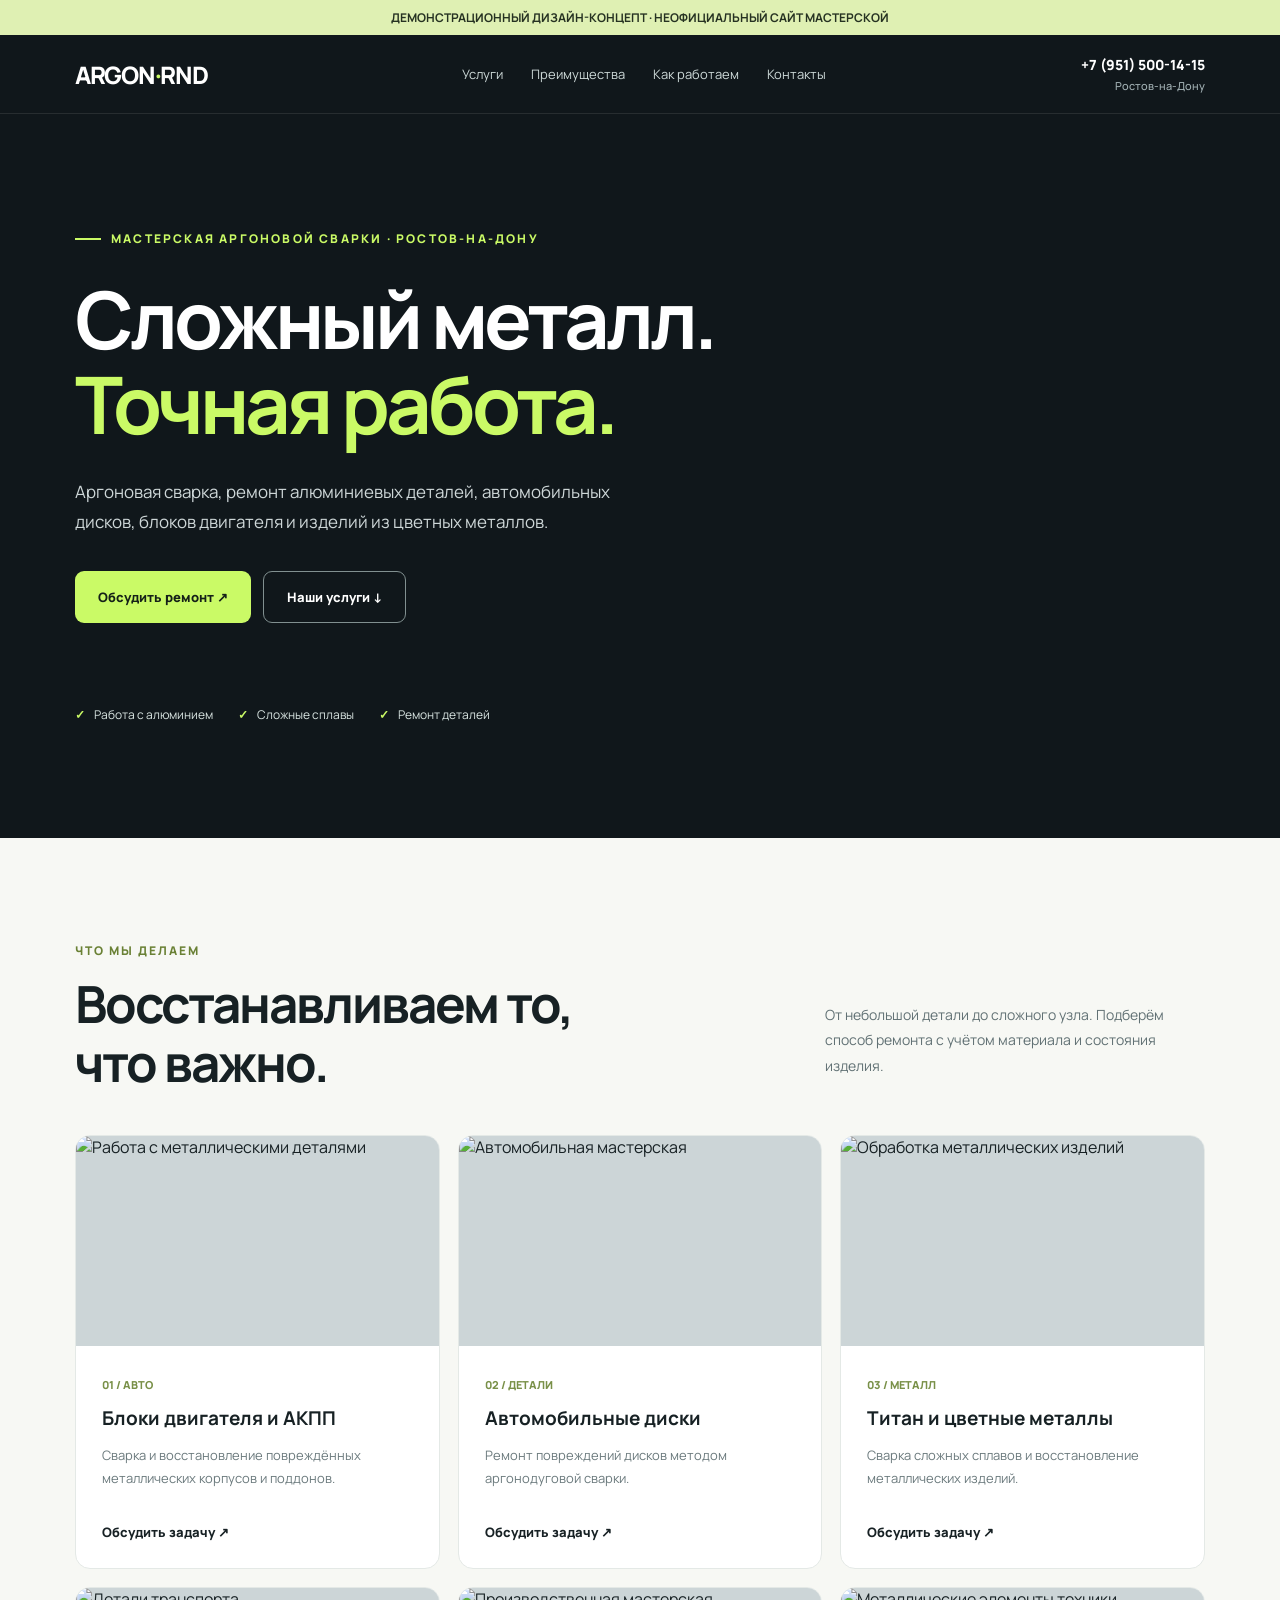
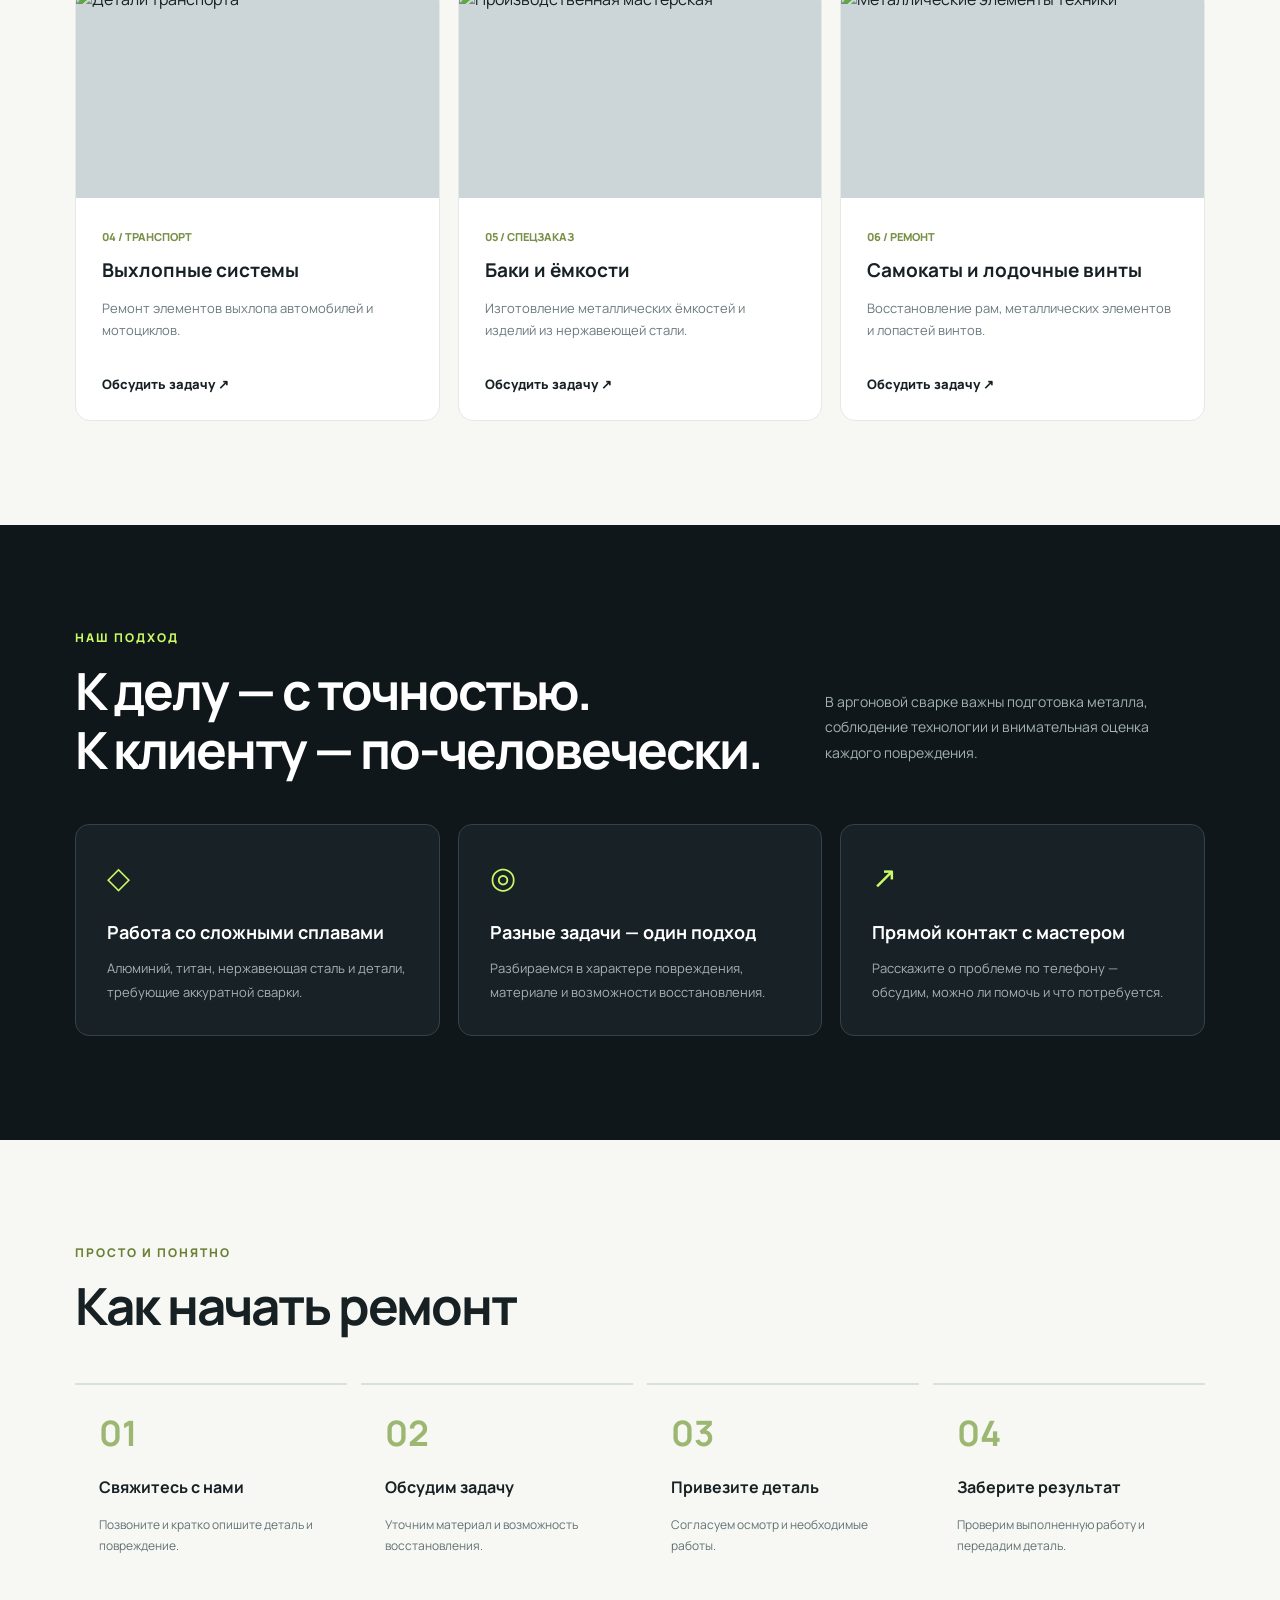
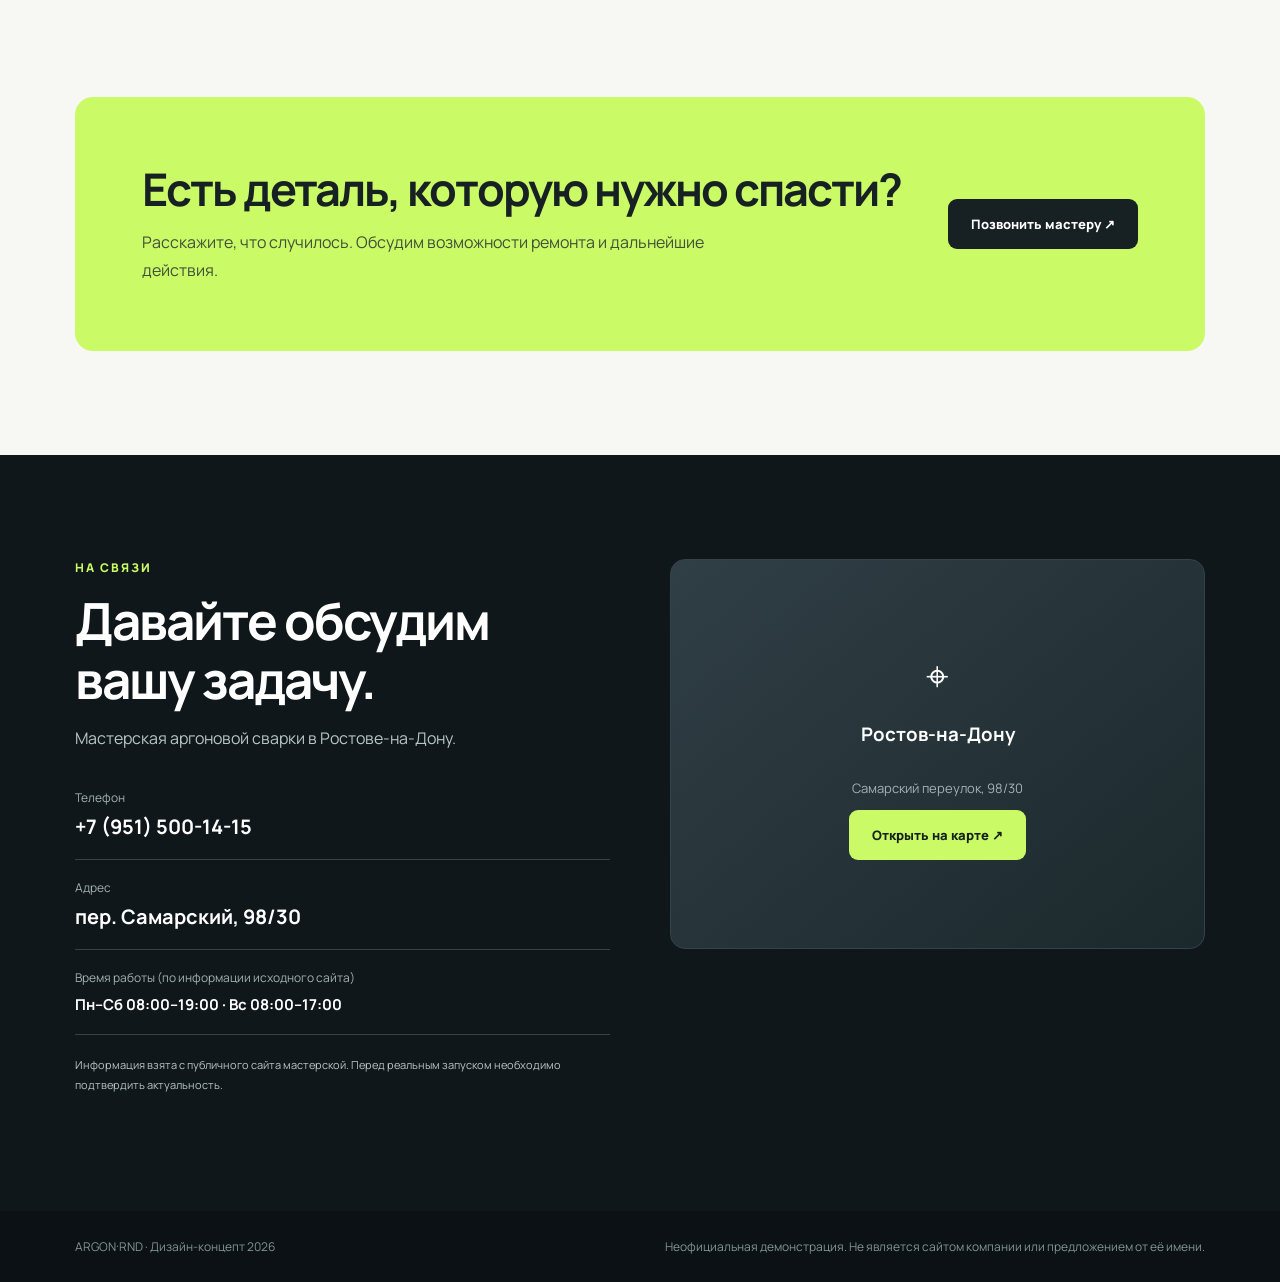
==== index.html @ 742455b3 "Create responsive ARGON RND landing page design concept" ====
<!doctype html>
<html lang="ru"><head><meta charset="UTF-8"/><meta name="viewport" content="width=device-width, initial-scale=1"/><meta name="theme-color" content="#10171b"/><title>ARGON RND — Аргоновая сварка в Ростове-на-Дону</title><meta name="description" content="Концепт современного сайта мастерской аргоновой сварки ARGON RND в Ростове-на-Дону."/><link rel="preconnect" href="https://fonts.googleapis.com"/><link rel="preconnect" href="https://fonts.gstatic.com" crossorigin/><link href="https://fonts.googleapis.com/css2?family=Manrope:wght@400;500;600;700;800&display=swap" rel="stylesheet"/><style>
:root{--bg:#10171b;--surface:#192227;--text:#edf4f4;--muted:#a2b1b4;--lime:#cafa66;--stroke:#344249}*{box-sizing:border-box}html{scroll-behavior:smooth}body{margin:0;background:#f7f8f4;color:#172124;font-family:Manrope,Arial,sans-serif}a{text-decoration:none;color:inherit}button,input{font:inherit}button{cursor:pointer}.wrap{max-width:1180px;margin:auto;padding:0 25px}.notice{background:#dff0b3;color:#263222;text-align:center;padding:9px 16px;font-size:12px;font-weight:700}header{background:var(--bg);color:#fff;position:sticky;top:0;z-index:10;border-bottom:1px solid #ffffff18}nav{display:flex;align-items:center;gap:34px;min-height:78px}.brand{font-weight:800;font-size:24px;letter-spacing:-1.3px;white-space:nowrap}.brand i{color:var(--lime);font-style:normal}nav .links{display:flex;gap:28px;margin:auto;font-size:13px;color:#cdd9d8}nav .links a:hover{color:var(--lime)}.phone{text-align:right;font-weight:800;font-size:14px;white-space:nowrap}.phone small{display:block;font-weight:500;color:var(--muted);font-size:11px;margin-top:4px}.btn{display:inline-flex;align-items:center;justify-content:center;gap:12px;background:var(--lime);color:#152018;padding:16px 23px;border-radius:9px;font-weight:800;font-size:13px;border:0;transition:.2s}.btn:hover{background:#ddff9c;transform:translateY(-2px)}.btn.outline{background:transparent;border:1px solid #819090;color:#fff}.btn.outline:hover{background:#ffffff1a}.hero{position:relative;min-height:700px;background:var(--bg);color:#fff;overflow:hidden}.hero::before{content:"";position:absolute;inset:0;background:linear-gradient(90deg,#10171bf5 3%,#10171bce 40%,#10171b19 100%),url('https://images.unsplash.com/photo-1504917595217-d4dc5ebe6122?auto=format&fit=crop&w=1800&q=85') center/cover}.hero .wrap{position:relative;padding-top:116px;padding-bottom:115px}.eyebrow{color:var(--lime);font-weight:800;font-size:12px;letter-spacing:2.2px;text-transform:uppercase;display:flex;align-items:center;gap:10px}.eyebrow::before{content:"";width:26px;height:2px;background:currentColor}.hero h1{font-size:clamp(43px,6.2vw,80px);line-height:1.07;letter-spacing:-4px;max-width:800px;margin:30px 0}.hero h1 em{font-style:normal;color:var(--lime)}.hero p{color:#ced7d8;font-size:17px;line-height:1.8;max-width:540px}.hero-actions{display:flex;gap:12px;flex-wrap:wrap;margin-top:33px}.hero-tags{display:flex;gap:25px;flex-wrap:wrap;margin-top:83px;font-size:12px;color:#d9e5e2}.hero-tags span:before{content:"✓";color:var(--lime);font-weight:800;margin-right:9px}.section{padding:104px 0}.section-head{display:flex;justify-content:space-between;align-items:end;gap:24px;margin-bottom:43px}.kicker{font-size:12px;letter-spacing:2px;font-weight:800;color:#6a8135;text-transform:uppercase}.section h2{font-size:clamp(32px,4vw,52px);line-height:1.15;letter-spacing:-2px;margin:15px 0 0}.lead{color:#617174;max-width:380px;line-height:1.8;font-size:14px}.services{display:grid;grid-template-columns:repeat(3,1fr);gap:18px}.service{background:#fff;border:1px solid #e4e9e6;border-radius:15px;overflow:hidden;transition:.2s}.service:hover{transform:translateY(-5px);box-shadow:0 16px 40px #17212413}.service .photo{height:210px;background:#ccd5d7;overflow:hidden}.service img{width:100%;height:100%;object-fit:cover;display:block}.service .info{padding:26px}.number{font-size:11px;font-weight:800;color:#799048}.service h3{font-size:19px;line-height:1.35;margin:12px 0}.service p{font-size:13px;color:#6b7a7d;line-height:1.75;min-height:45px}.service .more{font-size:13px;font-weight:800;margin-top:20px;display:inline-block}.dark{background:var(--bg);color:#fff}.dark .kicker{color:var(--lime)}.dark .lead{color:var(--muted)}.advantages{display:grid;grid-template-columns:repeat(3,1fr);gap:18px;margin-top:45px}.advantage{border:1px solid var(--stroke);border-radius:14px;padding:31px;background:#182126}.advantage .icon{color:var(--lime);font-size:30px}.advantage h3{font-size:18px;margin:23px 0 12px}.advantage p{font-size:13px;color:var(--muted);line-height:1.85;margin:0}.process{display:grid;grid-template-columns:repeat(4,1fr);gap:14px;margin-top:48px}.step{padding:24px;border-top:2px solid #d8e1db}.step b{display:block;font-size:35px;color:#9bb772;margin-bottom:19px}.step h3{font-size:16px}.step p{font-size:12px;color:#617174;line-height:1.8}.cta{background:var(--lime);padding:67px;border-radius:18px;display:flex;gap:30px;align-items:center;justify-content:space-between}.cta h2{margin:0 0 12px;font-size:clamp(30px,4vw,45px)}.cta p{color:#42503a;margin:0;max-width:580px;line-height:1.75}.cta .btn{background:#172124;color:#fff;white-space:nowrap}.contact-grid{display:grid;grid-template-columns:1fr 1fr;gap:60px}.contacts p{line-height:1.85;color:#b7c5c4}.contact-line{padding:19px 0;border-bottom:1px solid var(--stroke)}.contact-line small{display:block;color:var(--muted);font-size:12px;margin-bottom:7px}.contact-line strong{font-size:20px}.map{height:390px;background:linear-gradient(140deg,#303f45,#1b292d);border:1px solid var(--stroke);border-radius:15px;display:flex;align-items:center;justify-content:center;flex-direction:column;text-align:center;padding:30px}.map .marker{font-size:40px}.map p{font-size:13px;color:var(--muted)}footer{background:#0b1114;color:#829497;padding:27px 0;font-size:12px}footer .wrap{display:flex;justify-content:space-between;gap:20px;flex-wrap:wrap}.footnote{margin-top:20px;color:#66797b;font-size:11px;line-height:1.8}.mobile-menu{display:none}.reveal{opacity:0;transform:translateY(18px);transition:opacity .5s,transform .5s}.reveal.show{opacity:1;transform:none}@media(max-width:850px){nav .links{display:none}nav{justify-content:space-between}.mobile-menu{display:block;border:1px solid #49575b;color:#fff;background:transparent;padding:10px 12px;border-radius:8px}.phone{margin-left:auto}.hero{min-height:auto}.hero .wrap{padding-top:85px;padding-bottom:80px}.hero h1{letter-spacing:-2px}.services,.advantages{grid-template-columns:repeat(2,1fr)}.process{grid-template-columns:repeat(2,1fr)}.contact-grid{gap:30px}}@media(max-width:600px){.wrap{padding:0 18px}nav{min-height:67px}.brand{font-size:21px}.phone{font-size:12px}.phone small{display:none}.hero::before{background:linear-gradient(90deg,#10171bed,#10171bb8),url('https://images.unsplash.com/photo-1504917595217-d4dc5ebe6122?auto=format&fit=crop&w=1100&q=80') center/cover}.hero h1{font-size:45px}.hero p{font-size:15px}.hero-tags{margin-top:50px;gap:14px}.section{padding:70px 0}.section-head{display:block}.services,.advantages,.process,.contact-grid{grid-template-columns:1fr}.service .photo{height:220px}.cta{padding:32px 25px;display:block}.cta .btn{margin-top:25px;width:100%}.map{height:270px}.hero-actions .btn{width:100%}.section h2{letter-spacing:-1px}footer .wrap{display:block}}
</style></head><body>
<div class="notice">ДЕМОНСТРАЦИОННЫЙ ДИЗАЙН-КОНЦЕПТ · НЕОФИЦИАЛЬНЫЙ САЙТ МАСТЕРСКОЙ</div>
<header><div class="wrap"><nav><a href="#top" class="brand">ARGON<i>·</i>RND</a><div class="links" id="navlinks"><a href="#services">Услуги</a><a href="#benefits">Преимущества</a><a href="#process">Как работаем</a><a href="#contacts">Контакты</a></div><a href="tel:+79515001415" class="phone">+7 (951) 500-14-15<small>Ростов-на-Дону</small></a><button class="mobile-menu" id="menu" aria-label="Открыть меню">☰</button></nav></div></header>
<main id="top"><section class="hero"><div class="wrap"><span class="eyebrow">Мастерская аргоновой сварки · Ростов-на-Дону</span><h1>Сложный металл.<br><em>Точная работа.</em></h1><p>Аргоновая сварка, ремонт алюминиевых деталей, автомобильных дисков, блоков двигателя и изделий из цветных металлов.</p><div class="hero-actions"><a class="btn" href="tel:+79515001415">Обсудить ремонт ↗</a><a class="btn outline" href="#services">Наши услуги ↓</a></div><div class="hero-tags"><span>Работа с алюминием</span><span>Сложные сплавы</span><span>Ремонт деталей</span></div></div></section>
<section class="section" id="services"><div class="wrap"><div class="section-head reveal"><div><div class="kicker">Что мы делаем</div><h2>Восстанавливаем то,<br>что важно.</h2></div><p class="lead">От небольшой детали до сложного узла. Подберём способ ремонта с учётом материала и состояния изделия.</p></div><div class="services">
<article class="service reveal"><div class="photo"><img loading="lazy" src="https://images.unsplash.com/photo-1532601224476-15c79f2f7a51?auto=format&fit=crop&w=800&q=80" alt="Работа с металлическими деталями"/></div><div class="info"><span class="number">01 / АВТО</span><h3>Блоки двигателя и АКПП</h3><p>Сварка и восстановление повреждённых металлических корпусов и поддонов.</p><a href="#contacts" class="more">Обсудить задачу ↗</a></div></article>
<article class="service reveal"><div class="photo"><img loading="lazy" src="https://images.unsplash.com/photo-1486262715619-67b85e0b08d3?auto=format&fit=crop&w=800&q=80" alt="Автомобильная мастерская"/></div><div class="info"><span class="number">02 / ДЕТАЛИ</span><h3>Автомобильные диски</h3><p>Ремонт повреждений дисков методом аргонодуговой сварки.</p><a href="#contacts" class="more">Обсудить задачу ↗</a></div></article>
<article class="service reveal"><div class="photo"><img loading="lazy" src="https://images.unsplash.com/photo-1504307651254-35680f356dfd?auto=format&fit=crop&w=800&q=80" alt="Обработка металлических изделий"/></div><div class="info"><span class="number">03 / МЕТАЛЛ</span><h3>Титан и цветные металлы</h3><p>Сварка сложных сплавов и восстановление металлических изделий.</p><a href="#contacts" class="more">Обсудить задачу ↗</a></div></article>
<article class="service reveal"><div class="photo"><img loading="lazy" src="https://images.unsplash.com/photo-1517524206127-48bbd363f3d7?auto=format&fit=crop&w=800&q=80" alt="Детали транспорта"/></div><div class="info"><span class="number">04 / ТРАНСПОРТ</span><h3>Выхлопные системы</h3><p>Ремонт элементов выхлопа автомобилей и мотоциклов.</p><a href="#contacts" class="more">Обсудить задачу ↗</a></div></article>
<article class="service reveal"><div class="photo"><img loading="lazy" src="https://images.unsplash.com/photo-1565043666747-69f6646db940?auto=format&fit=crop&w=800&q=80" alt="Производственная мастерская"/></div><div class="info"><span class="number">05 / СПЕЦЗАКАЗ</span><h3>Баки и ёмкости</h3><p>Изготовление металлических ёмкостей и изделий из нержавеющей стали.</p><a href="#contacts" class="more">Обсудить задачу ↗</a></div></article>
<article class="service reveal"><div class="photo"><img loading="lazy" src="https://images.unsplash.com/photo-1492144534655-ae79c964c9d7?auto=format&fit=crop&w=800&q=80" alt="Металлические элементы техники"/></div><div class="info"><span class="number">06 / РЕМОНТ</span><h3>Самокаты и лодочные винты</h3><p>Восстановление рам, металлических элементов и лопастей винтов.</p><a href="#contacts" class="more">Обсудить задачу ↗</a></div></article>
</div></div></section>
<section class="section dark" id="benefits"><div class="wrap"><div class="section-head reveal"><div><div class="kicker">Наш подход</div><h2>К делу — с точностью.<br>К клиенту — по-человечески.</h2></div><p class="lead">В аргоновой сварке важны подготовка металла, соблюдение технологии и внимательная оценка каждого повреждения.</p></div><div class="advantages"><article class="advantage reveal"><div class="icon">◇</div><h3>Работа со сложными сплавами</h3><p>Алюминий, титан, нержавеющая сталь и детали, требующие аккуратной сварки.</p></article><article class="advantage reveal"><div class="icon">◎</div><h3>Разные задачи — один подход</h3><p>Разбираемся в характере повреждения, материале и возможности восстановления.</p></article><article class="advantage reveal"><div class="icon">↗</div><h3>Прямой контакт с мастером</h3><p>Расскажите о проблеме по телефону — обсудим, можно ли помочь и что потребуется.</p></article></div></div></section>
<section class="section" id="process"><div class="wrap"><div class="kicker">Просто и понятно</div><h2>Как начать ремонт</h2><div class="process"><div class="step reveal"><b>01</b><h3>Свяжитесь с нами</h3><p>Позвоните и кратко опишите деталь и повреждение.</p></div><div class="step reveal"><b>02</b><h3>Обсудим задачу</h3><p>Уточним материал и возможность восстановления.</p></div><div class="step reveal"><b>03</b><h3>Привезите деталь</h3><p>Согласуем осмотр и необходимые работы.</p></div><div class="step reveal"><b>04</b><h3>Заберите результат</h3><p>Проверим выполненную работу и передадим деталь.</p></div></div></div></section>
<section class="section" style="padding-top:0"><div class="wrap"><div class="cta reveal"><div><h2>Есть деталь, которую нужно спасти?</h2><p>Расскажите, что случилось. Обсудим возможности ремонта и дальнейшие действия.</p></div><a class="btn" href="tel:+79515001415">Позвонить мастеру ↗</a></div></div></section>
<section class="section dark" id="contacts"><div class="wrap"><div class="contact-grid"><div class="contacts"><div class="kicker">На связи</div><h2>Давайте обсудим<br>вашу задачу.</h2><p>Мастерская аргоновой сварки в Ростове-на-Дону.</p><div class="contact-line"><small>Телефон</small><strong><a href="tel:+79515001415">+7 (951) 500-14-15</a></strong></div><div class="contact-line"><small>Адрес</small><strong>пер. Самарский, 98/30</strong></div><div class="contact-line"><small>Время работы (по информации исходного сайта)</small><strong style="font-size:15px">Пн–Сб 08:00–19:00 · Вс 08:00–17:00</strong></div><p class="footnote">Информация взята с публичного сайта мастерской. Перед реальным запуском необходимо подтвердить актуальность.</p></div><a class="map" href="https://yandex.ru/maps/?text=Ростов-на-Дону%2C%20Самарский%20переулок%2C%2098%2F30" target="_blank" rel="noopener noreferrer"><div class="marker">⌖</div><h3>Ростов-на-Дону</h3><p>Самарский переулок, 98/30</p><span class="btn">Открыть на карте ↗</span></a></div></div></section></main><footer><div class="wrap"><span>ARGON·RND · Дизайн-концепт 2026</span><span>Неофициальная демонстрация. Не является сайтом компании или предложением от её имени.</span></div></footer>
<script>const observer=new IntersectionObserver(entries=>entries.forEach(e=>{if(e.isIntersecting){e.target.classList.add('show');observer.unobserve(e.target)}}),{threshold:.08});document.querySelectorAll('.reveal').forEach(e=>observer.observe(e));document.getElementById('menu').addEventListener('click',()=>{const links=document.getElementById('navlinks');const open=links.style.display==='flex';links.style.display=open?'none':'flex';links.style.position='absolute';links.style.top='66px';links.style.left='0';links.style.right='0';links.style.background='#10171b';links.style.flexDirection='column';links.style.padding='24px';links.style.gap='18px'});document.querySelectorAll('#navlinks a').forEach(a=>a.addEventListener('click',()=>{if(innerWidth<=850)document.getElementById('navlinks').style.display='none'}));</script></body></html>
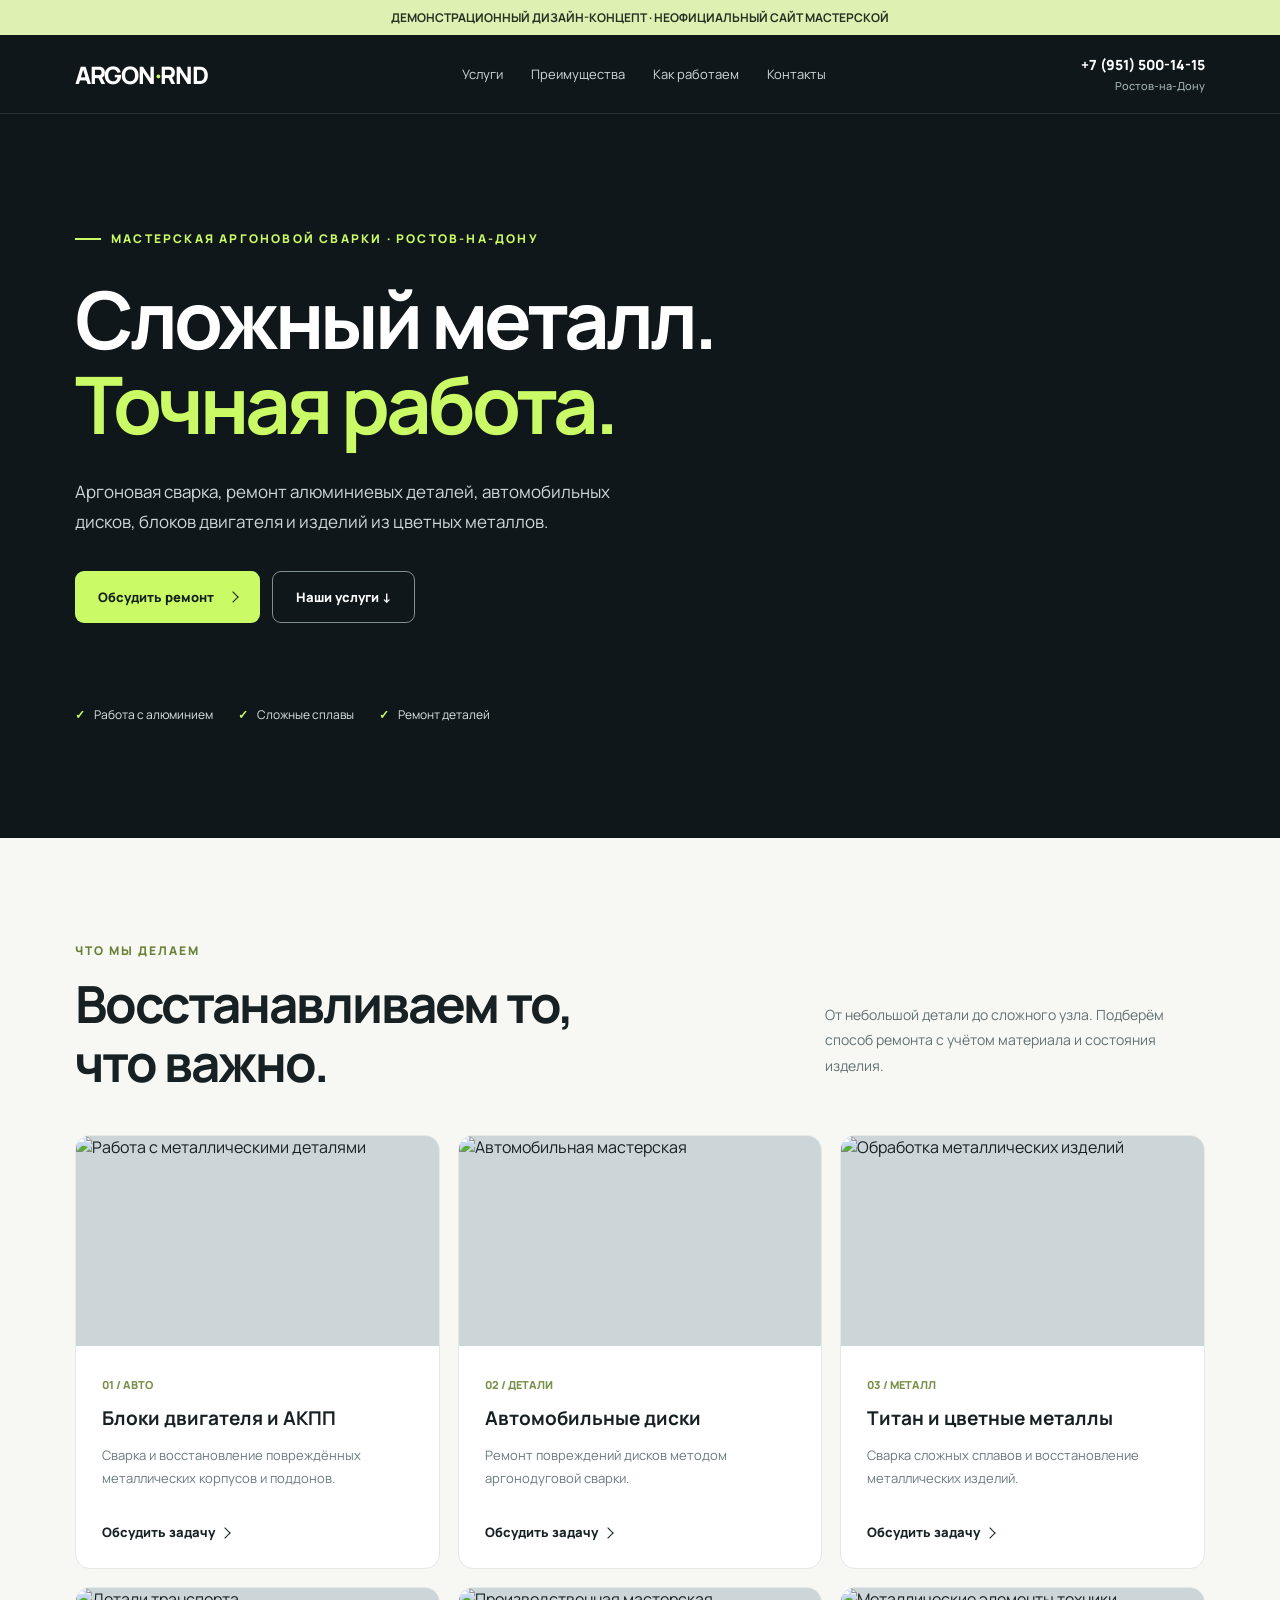
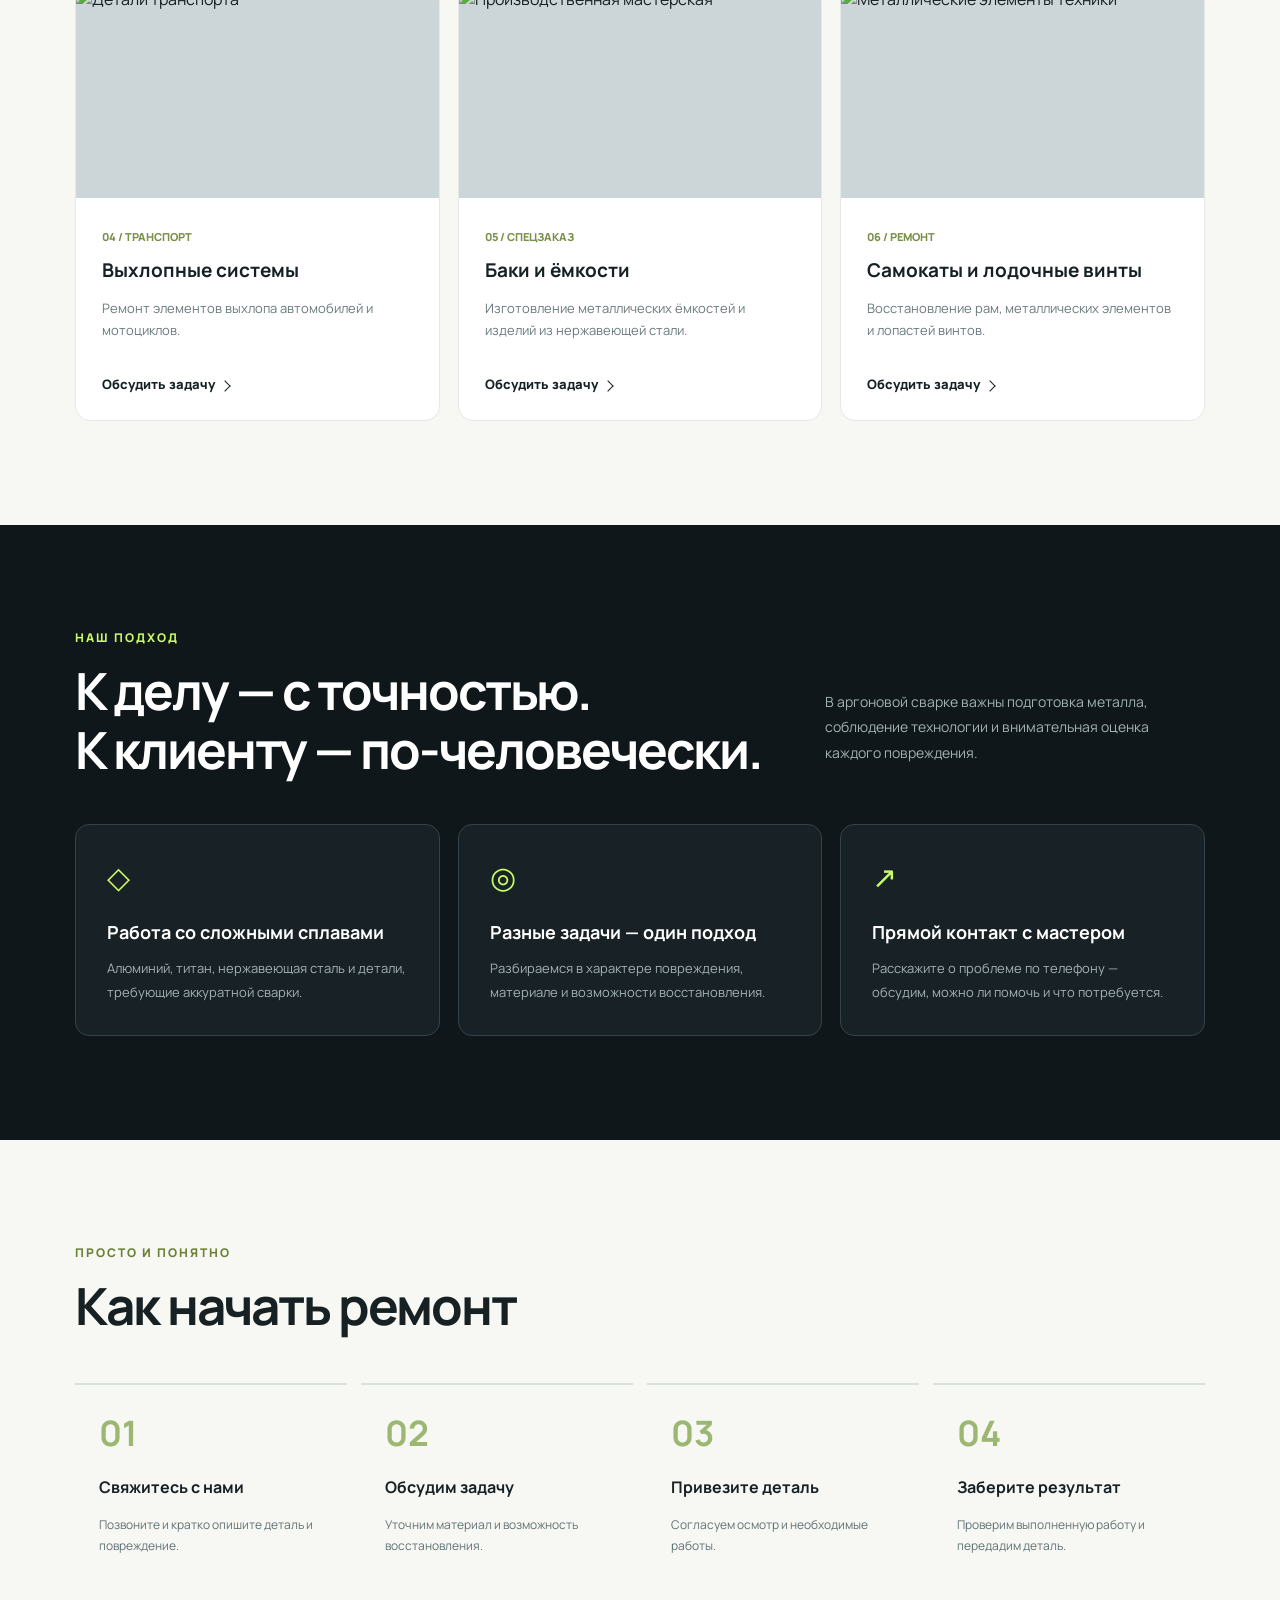
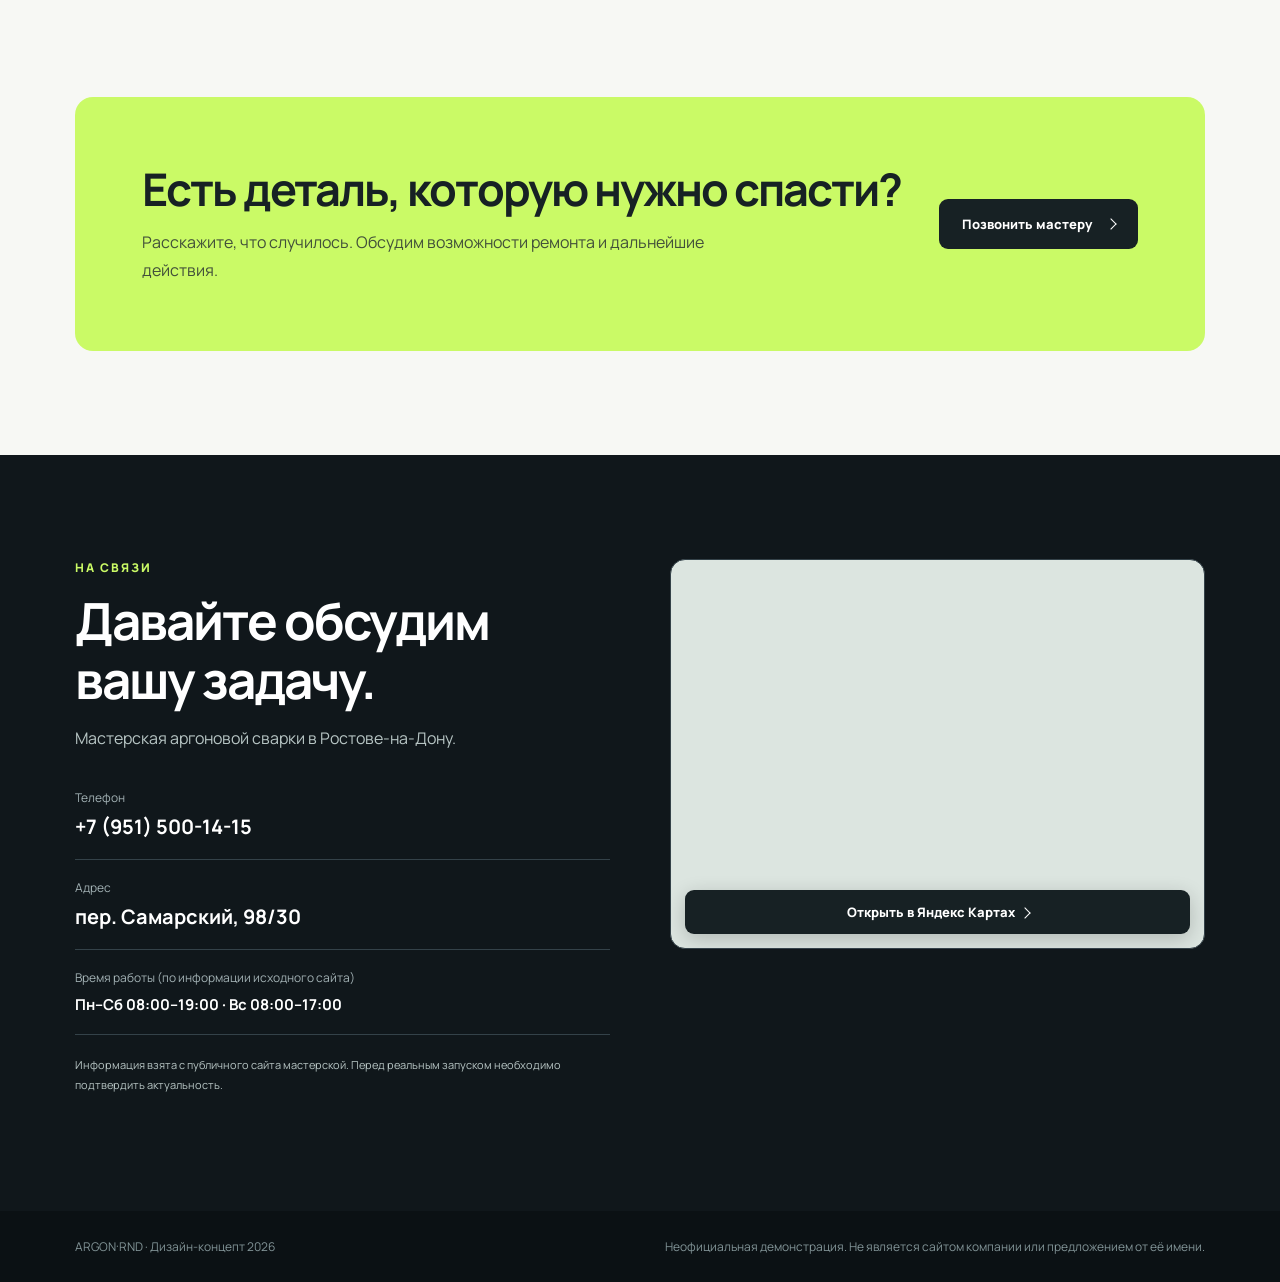
==== commit cd24f60a: "Embed interactive location map and replace emoji arrows with CSS icons" ====
--- a/index.html
+++ b/index.html
@@ -1,20 +1,20 @@
 <!doctype html>
 <html lang="ru"><head><meta charset="UTF-8"/><meta name="viewport" content="width=device-width, initial-scale=1"/><meta name="theme-color" content="#10171b"/><title>ARGON RND — Аргоновая сварка в Ростове-на-Дону</title><meta name="description" content="Концепт современного сайта мастерской аргоновой сварки ARGON RND в Ростове-на-Дону."/><link rel="preconnect" href="https://fonts.googleapis.com"/><link rel="preconnect" href="https://fonts.gstatic.com" crossorigin/><link href="https://fonts.googleapis.com/css2?family=Manrope:wght@400;500;600;700;800&display=swap" rel="stylesheet"/><style>
 :root{--bg:#10171b;--surface:#192227;--text:#edf4f4;--muted:#a2b1b4;--lime:#cafa66;--stroke:#344249}*{box-sizing:border-box}html{scroll-behavior:smooth}body{margin:0;background:#f7f8f4;color:#172124;font-family:Manrope,Arial,sans-serif}a{text-decoration:none;color:inherit}button,input{font:inherit}button{cursor:pointer}.wrap{max-width:1180px;margin:auto;padding:0 25px}.notice{background:#dff0b3;color:#263222;text-align:center;padding:9px 16px;font-size:12px;font-weight:700}header{background:var(--bg);color:#fff;position:sticky;top:0;z-index:10;border-bottom:1px solid #ffffff18}nav{display:flex;align-items:center;gap:34px;min-height:78px}.brand{font-weight:800;font-size:24px;letter-spacing:-1.3px;white-space:nowrap}.brand i{color:var(--lime);font-style:normal}nav .links{display:flex;gap:28px;margin:auto;font-size:13px;color:#cdd9d8}nav .links a:hover{color:var(--lime)}.phone{text-align:right;font-weight:800;font-size:14px;white-space:nowrap}.phone small{display:block;font-weight:500;color:var(--muted);font-size:11px;margin-top:4px}.btn{display:inline-flex;align-items:center;justify-content:center;gap:12px;background:var(--lime);color:#152018;padding:16px 23px;border-radius:9px;font-weight:800;font-size:13px;border:0;transition:.2s}.btn:hover{background:#ddff9c;transform:translateY(-2px)}.btn.outline{background:transparent;border:1px solid #819090;color:#fff}.btn.outline:hover{background:#ffffff1a}.hero{position:relative;min-height:700px;background:var(--bg);color:#fff;overflow:hidden}.hero::before{content:"";position:absolute;inset:0;background:linear-gradient(90deg,#10171bf5 3%,#10171bce 40%,#10171b19 100%),url('https://images.unsplash.com/photo-1504917595217-d4dc5ebe6122?auto=format&fit=crop&w=1800&q=85') center/cover}.hero .wrap{position:relative;padding-top:116px;padding-bottom:115px}.eyebrow{color:var(--lime);font-weight:800;font-size:12px;letter-spacing:2.2px;text-transform:uppercase;display:flex;align-items:center;gap:10px}.eyebrow::before{content:"";width:26px;height:2px;background:currentColor}.hero h1{font-size:clamp(43px,6.2vw,80px);line-height:1.07;letter-spacing:-4px;max-width:800px;margin:30px 0}.hero h1 em{font-style:normal;color:var(--lime)}.hero p{color:#ced7d8;font-size:17px;line-height:1.8;max-width:540px}.hero-actions{display:flex;gap:12px;flex-wrap:wrap;margin-top:33px}.hero-tags{display:flex;gap:25px;flex-wrap:wrap;margin-top:83px;font-size:12px;color:#d9e5e2}.hero-tags span:before{content:"✓";color:var(--lime);font-weight:800;margin-right:9px}.section{padding:104px 0}.section-head{display:flex;justify-content:space-between;align-items:end;gap:24px;margin-bottom:43px}.kicker{font-size:12px;letter-spacing:2px;font-weight:800;color:#6a8135;text-transform:uppercase}.section h2{font-size:clamp(32px,4vw,52px);line-height:1.15;letter-spacing:-2px;margin:15px 0 0}.lead{color:#617174;max-width:380px;line-height:1.8;font-size:14px}.services{display:grid;grid-template-columns:repeat(3,1fr);gap:18px}.service{background:#fff;border:1px solid #e4e9e6;border-radius:15px;overflow:hidden;transition:.2s}.service:hover{transform:translateY(-5px);box-shadow:0 16px 40px #17212413}.service .photo{height:210px;background:#ccd5d7;overflow:hidden}.service img{width:100%;height:100%;object-fit:cover;display:block}.service .info{padding:26px}.number{font-size:11px;font-weight:800;color:#799048}.service h3{font-size:19px;line-height:1.35;margin:12px 0}.service p{font-size:13px;color:#6b7a7d;line-height:1.75;min-height:45px}.service .more{font-size:13px;font-weight:800;margin-top:20px;display:inline-block}.dark{background:var(--bg);color:#fff}.dark .kicker{color:var(--lime)}.dark .lead{color:var(--muted)}.advantages{display:grid;grid-template-columns:repeat(3,1fr);gap:18px;margin-top:45px}.advantage{border:1px solid var(--stroke);border-radius:14px;padding:31px;background:#182126}.advantage .icon{color:var(--lime);font-size:30px}.advantage h3{font-size:18px;margin:23px 0 12px}.advantage p{font-size:13px;color:var(--muted);line-height:1.85;margin:0}.process{display:grid;grid-template-columns:repeat(4,1fr);gap:14px;margin-top:48px}.step{padding:24px;border-top:2px solid #d8e1db}.step b{display:block;font-size:35px;color:#9bb772;margin-bottom:19px}.step h3{font-size:16px}.step p{font-size:12px;color:#617174;line-height:1.8}.cta{background:var(--lime);padding:67px;border-radius:18px;display:flex;gap:30px;align-items:center;justify-content:space-between}.cta h2{margin:0 0 12px;font-size:clamp(30px,4vw,45px)}.cta p{color:#42503a;margin:0;max-width:580px;line-height:1.75}.cta .btn{background:#172124;color:#fff;white-space:nowrap}.contact-grid{display:grid;grid-template-columns:1fr 1fr;gap:60px}.contacts p{line-height:1.85;color:#b7c5c4}.contact-line{padding:19px 0;border-bottom:1px solid var(--stroke)}.contact-line small{display:block;color:var(--muted);font-size:12px;margin-bottom:7px}.contact-line strong{font-size:20px}.map{height:390px;background:linear-gradient(140deg,#303f45,#1b292d);border:1px solid var(--stroke);border-radius:15px;display:flex;align-items:center;justify-content:center;flex-direction:column;text-align:center;padding:30px}.map .marker{font-size:40px}.map p{font-size:13px;color:var(--muted)}footer{background:#0b1114;color:#829497;padding:27px 0;font-size:12px}footer .wrap{display:flex;justify-content:space-between;gap:20px;flex-wrap:wrap}.footnote{margin-top:20px;color:#66797b;font-size:11px;line-height:1.8}.mobile-menu{display:none}.reveal{opacity:0;transform:translateY(18px);transition:opacity .5s,transform .5s}.reveal.show{opacity:1;transform:none}@media(max-width:850px){nav .links{display:none}nav{justify-content:space-between}.mobile-menu{display:block;border:1px solid #49575b;color:#fff;background:transparent;padding:10px 12px;border-radius:8px}.phone{margin-left:auto}.hero{min-height:auto}.hero .wrap{padding-top:85px;padding-bottom:80px}.hero h1{letter-spacing:-2px}.services,.advantages{grid-template-columns:repeat(2,1fr)}.process{grid-template-columns:repeat(2,1fr)}.contact-grid{gap:30px}}@media(max-width:600px){.wrap{padding:0 18px}nav{min-height:67px}.brand{font-size:21px}.phone{font-size:12px}.phone small{display:none}.hero::before{background:linear-gradient(90deg,#10171bed,#10171bb8),url('https://images.unsplash.com/photo-1504917595217-d4dc5ebe6122?auto=format&fit=crop&w=1100&q=80') center/cover}.hero h1{font-size:45px}.hero p{font-size:15px}.hero-tags{margin-top:50px;gap:14px}.section{padding:70px 0}.section-head{display:block}.services,.advantages,.process,.contact-grid{grid-template-columns:1fr}.service .photo{height:220px}.cta{padding:32px 25px;display:block}.cta .btn{margin-top:25px;width:100%}.map{height:270px}.hero-actions .btn{width:100%}.section h2{letter-spacing:-1px}footer .wrap{display:block}}
-</style></head><body>
+.arrow-icon{display:inline-block;width:8px;height:8px;border-top:1.7px solid currentColor;border-right:1.7px solid currentColor;transform:rotate(45deg);margin-left:3px;vertical-align:middle}.map-embed{padding:0;display:flex;overflow:hidden;position:relative;background:#dce5e0}.map-embed iframe{width:100%;height:100%;border:0;display:block}.map-link{position:absolute;bottom:14px;left:14px;right:14px;background:#172124;color:white;border-radius:9px;padding:13px;text-align:center;font-size:13px;font-weight:800;box-shadow:0 5px 20px #0003}.map-link:hover{background:#344249}</style></head><body>
 <div class="notice">ДЕМОНСТРАЦИОННЫЙ ДИЗАЙН-КОНЦЕПТ · НЕОФИЦИАЛЬНЫЙ САЙТ МАСТЕРСКОЙ</div>
 <header><div class="wrap"><nav><a href="#top" class="brand">ARGON<i>·</i>RND</a><div class="links" id="navlinks"><a href="#services">Услуги</a><a href="#benefits">Преимущества</a><a href="#process">Как работаем</a><a href="#contacts">Контакты</a></div><a href="tel:+79515001415" class="phone">+7 (951) 500-14-15<small>Ростов-на-Дону</small></a><button class="mobile-menu" id="menu" aria-label="Открыть меню">☰</button></nav></div></header>
-<main id="top"><section class="hero"><div class="wrap"><span class="eyebrow">Мастерская аргоновой сварки · Ростов-на-Дону</span><h1>Сложный металл.<br><em>Точная работа.</em></h1><p>Аргоновая сварка, ремонт алюминиевых деталей, автомобильных дисков, блоков двигателя и изделий из цветных металлов.</p><div class="hero-actions"><a class="btn" href="tel:+79515001415">Обсудить ремонт ↗</a><a class="btn outline" href="#services">Наши услуги ↓</a></div><div class="hero-tags"><span>Работа с алюминием</span><span>Сложные сплавы</span><span>Ремонт деталей</span></div></div></section>
+<main id="top"><section class="hero"><div class="wrap"><span class="eyebrow">Мастерская аргоновой сварки · Ростов-на-Дону</span><h1>Сложный металл.<br><em>Точная работа.</em></h1><p>Аргоновая сварка, ремонт алюминиевых деталей, автомобильных дисков, блоков двигателя и изделий из цветных металлов.</p><div class="hero-actions"><a class="btn" href="tel:+79515001415">Обсудить ремонт <span class="arrow-icon" aria-hidden="true"></span></a><a class="btn outline" href="#services">Наши услуги ↓</a></div><div class="hero-tags"><span>Работа с алюминием</span><span>Сложные сплавы</span><span>Ремонт деталей</span></div></div></section>
 <section class="section" id="services"><div class="wrap"><div class="section-head reveal"><div><div class="kicker">Что мы делаем</div><h2>Восстанавливаем то,<br>что важно.</h2></div><p class="lead">От небольшой детали до сложного узла. Подберём способ ремонта с учётом материала и состояния изделия.</p></div><div class="services">
-<article class="service reveal"><div class="photo"><img loading="lazy" src="https://images.unsplash.com/photo-1532601224476-15c79f2f7a51?auto=format&fit=crop&w=800&q=80" alt="Работа с металлическими деталями"/></div><div class="info"><span class="number">01 / АВТО</span><h3>Блоки двигателя и АКПП</h3><p>Сварка и восстановление повреждённых металлических корпусов и поддонов.</p><a href="#contacts" class="more">Обсудить задачу ↗</a></div></article>
-<article class="service reveal"><div class="photo"><img loading="lazy" src="https://images.unsplash.com/photo-1486262715619-67b85e0b08d3?auto=format&fit=crop&w=800&q=80" alt="Автомобильная мастерская"/></div><div class="info"><span class="number">02 / ДЕТАЛИ</span><h3>Автомобильные диски</h3><p>Ремонт повреждений дисков методом аргонодуговой сварки.</p><a href="#contacts" class="more">Обсудить задачу ↗</a></div></article>
-<article class="service reveal"><div class="photo"><img loading="lazy" src="https://images.unsplash.com/photo-1504307651254-35680f356dfd?auto=format&fit=crop&w=800&q=80" alt="Обработка металлических изделий"/></div><div class="info"><span class="number">03 / МЕТАЛЛ</span><h3>Титан и цветные металлы</h3><p>Сварка сложных сплавов и восстановление металлических изделий.</p><a href="#contacts" class="more">Обсудить задачу ↗</a></div></article>
-<article class="service reveal"><div class="photo"><img loading="lazy" src="https://images.unsplash.com/photo-1517524206127-48bbd363f3d7?auto=format&fit=crop&w=800&q=80" alt="Детали транспорта"/></div><div class="info"><span class="number">04 / ТРАНСПОРТ</span><h3>Выхлопные системы</h3><p>Ремонт элементов выхлопа автомобилей и мотоциклов.</p><a href="#contacts" class="more">Обсудить задачу ↗</a></div></article>
-<article class="service reveal"><div class="photo"><img loading="lazy" src="https://images.unsplash.com/photo-1565043666747-69f6646db940?auto=format&fit=crop&w=800&q=80" alt="Производственная мастерская"/></div><div class="info"><span class="number">05 / СПЕЦЗАКАЗ</span><h3>Баки и ёмкости</h3><p>Изготовление металлических ёмкостей и изделий из нержавеющей стали.</p><a href="#contacts" class="more">Обсудить задачу ↗</a></div></article>
-<article class="service reveal"><div class="photo"><img loading="lazy" src="https://images.unsplash.com/photo-1492144534655-ae79c964c9d7?auto=format&fit=crop&w=800&q=80" alt="Металлические элементы техники"/></div><div class="info"><span class="number">06 / РЕМОНТ</span><h3>Самокаты и лодочные винты</h3><p>Восстановление рам, металлических элементов и лопастей винтов.</p><a href="#contacts" class="more">Обсудить задачу ↗</a></div></article>
+<article class="service reveal"><div class="photo"><img loading="lazy" src="https://images.unsplash.com/photo-1532601224476-15c79f2f7a51?auto=format&fit=crop&w=800&q=80" alt="Работа с металлическими деталями"/></div><div class="info"><span class="number">01 / АВТО</span><h3>Блоки двигателя и АКПП</h3><p>Сварка и восстановление повреждённых металлических корпусов и поддонов.</p><a href="#contacts" class="more">Обсудить задачу <span class="arrow-icon" aria-hidden="true"></span></a></div></article>
+<article class="service reveal"><div class="photo"><img loading="lazy" src="https://images.unsplash.com/photo-1486262715619-67b85e0b08d3?auto=format&fit=crop&w=800&q=80" alt="Автомобильная мастерская"/></div><div class="info"><span class="number">02 / ДЕТАЛИ</span><h3>Автомобильные диски</h3><p>Ремонт повреждений дисков методом аргонодуговой сварки.</p><a href="#contacts" class="more">Обсудить задачу <span class="arrow-icon" aria-hidden="true"></span></a></div></article>
+<article class="service reveal"><div class="photo"><img loading="lazy" src="https://images.unsplash.com/photo-1504307651254-35680f356dfd?auto=format&fit=crop&w=800&q=80" alt="Обработка металлических изделий"/></div><div class="info"><span class="number">03 / МЕТАЛЛ</span><h3>Титан и цветные металлы</h3><p>Сварка сложных сплавов и восстановление металлических изделий.</p><a href="#contacts" class="more">Обсудить задачу <span class="arrow-icon" aria-hidden="true"></span></a></div></article>
+<article class="service reveal"><div class="photo"><img loading="lazy" src="https://images.unsplash.com/photo-1517524206127-48bbd363f3d7?auto=format&fit=crop&w=800&q=80" alt="Детали транспорта"/></div><div class="info"><span class="number">04 / ТРАНСПОРТ</span><h3>Выхлопные системы</h3><p>Ремонт элементов выхлопа автомобилей и мотоциклов.</p><a href="#contacts" class="more">Обсудить задачу <span class="arrow-icon" aria-hidden="true"></span></a></div></article>
+<article class="service reveal"><div class="photo"><img loading="lazy" src="https://images.unsplash.com/photo-1565043666747-69f6646db940?auto=format&fit=crop&w=800&q=80" alt="Производственная мастерская"/></div><div class="info"><span class="number">05 / СПЕЦЗАКАЗ</span><h3>Баки и ёмкости</h3><p>Изготовление металлических ёмкостей и изделий из нержавеющей стали.</p><a href="#contacts" class="more">Обсудить задачу <span class="arrow-icon" aria-hidden="true"></span></a></div></article>
+<article class="service reveal"><div class="photo"><img loading="lazy" src="https://images.unsplash.com/photo-1492144534655-ae79c964c9d7?auto=format&fit=crop&w=800&q=80" alt="Металлические элементы техники"/></div><div class="info"><span class="number">06 / РЕМОНТ</span><h3>Самокаты и лодочные винты</h3><p>Восстановление рам, металлических элементов и лопастей винтов.</p><a href="#contacts" class="more">Обсудить задачу <span class="arrow-icon" aria-hidden="true"></span></a></div></article>
 </div></div></section>
 <section class="section dark" id="benefits"><div class="wrap"><div class="section-head reveal"><div><div class="kicker">Наш подход</div><h2>К делу — с точностью.<br>К клиенту — по-человечески.</h2></div><p class="lead">В аргоновой сварке важны подготовка металла, соблюдение технологии и внимательная оценка каждого повреждения.</p></div><div class="advantages"><article class="advantage reveal"><div class="icon">◇</div><h3>Работа со сложными сплавами</h3><p>Алюминий, титан, нержавеющая сталь и детали, требующие аккуратной сварки.</p></article><article class="advantage reveal"><div class="icon">◎</div><h3>Разные задачи — один подход</h3><p>Разбираемся в характере повреждения, материале и возможности восстановления.</p></article><article class="advantage reveal"><div class="icon">↗</div><h3>Прямой контакт с мастером</h3><p>Расскажите о проблеме по телефону — обсудим, можно ли помочь и что потребуется.</p></article></div></div></section>
 <section class="section" id="process"><div class="wrap"><div class="kicker">Просто и понятно</div><h2>Как начать ремонт</h2><div class="process"><div class="step reveal"><b>01</b><h3>Свяжитесь с нами</h3><p>Позвоните и кратко опишите деталь и повреждение.</p></div><div class="step reveal"><b>02</b><h3>Обсудим задачу</h3><p>Уточним материал и возможность восстановления.</p></div><div class="step reveal"><b>03</b><h3>Привезите деталь</h3><p>Согласуем осмотр и необходимые работы.</p></div><div class="step reveal"><b>04</b><h3>Заберите результат</h3><p>Проверим выполненную работу и передадим деталь.</p></div></div></div></section>
-<section class="section" style="padding-top:0"><div class="wrap"><div class="cta reveal"><div><h2>Есть деталь, которую нужно спасти?</h2><p>Расскажите, что случилось. Обсудим возможности ремонта и дальнейшие действия.</p></div><a class="btn" href="tel:+79515001415">Позвонить мастеру ↗</a></div></div></section>
-<section class="section dark" id="contacts"><div class="wrap"><div class="contact-grid"><div class="contacts"><div class="kicker">На связи</div><h2>Давайте обсудим<br>вашу задачу.</h2><p>Мастерская аргоновой сварки в Ростове-на-Дону.</p><div class="contact-line"><small>Телефон</small><strong><a href="tel:+79515001415">+7 (951) 500-14-15</a></strong></div><div class="contact-line"><small>Адрес</small><strong>пер. Самарский, 98/30</strong></div><div class="contact-line"><small>Время работы (по информации исходного сайта)</small><strong style="font-size:15px">Пн–Сб 08:00–19:00 · Вс 08:00–17:00</strong></div><p class="footnote">Информация взята с публичного сайта мастерской. Перед реальным запуском необходимо подтвердить актуальность.</p></div><a class="map" href="https://yandex.ru/maps/?text=Ростов-на-Дону%2C%20Самарский%20переулок%2C%2098%2F30" target="_blank" rel="noopener noreferrer"><div class="marker">⌖</div><h3>Ростов-на-Дону</h3><p>Самарский переулок, 98/30</p><span class="btn">Открыть на карте ↗</span></a></div></div></section></main><footer><div class="wrap"><span>ARGON·RND · Дизайн-концепт 2026</span><span>Неофициальная демонстрация. Не является сайтом компании или предложением от её имени.</span></div></footer>
+<section class="section" style="padding-top:0"><div class="wrap"><div class="cta reveal"><div><h2>Есть деталь, которую нужно спасти?</h2><p>Расскажите, что случилось. Обсудим возможности ремонта и дальнейшие действия.</p></div><a class="btn" href="tel:+79515001415">Позвонить мастеру <span class="arrow-icon" aria-hidden="true"></span></a></div></div></section>
+<section class="section dark" id="contacts"><div class="wrap"><div class="contact-grid"><div class="contacts"><div class="kicker">На связи</div><h2>Давайте обсудим<br>вашу задачу.</h2><p>Мастерская аргоновой сварки в Ростове-на-Дону.</p><div class="contact-line"><small>Телефон</small><strong><a href="tel:+79515001415">+7 (951) 500-14-15</a></strong></div><div class="contact-line"><small>Адрес</small><strong>пер. Самарский, 98/30</strong></div><div class="contact-line"><small>Время работы (по информации исходного сайта)</small><strong style="font-size:15px">Пн–Сб 08:00–19:00 · Вс 08:00–17:00</strong></div><p class="footnote">Информация взята с публичного сайта мастерской. Перед реальным запуском необходимо подтвердить актуальность.</p></div><div class="map map-embed"><iframe title="Карта расположения мастерской ARGON RND" loading="lazy" referrerpolicy="no-referrer-when-downgrade" src="https://maps.google.com/maps?q=%D0%A0%D0%BE%D1%81%D1%82%D0%BE%D0%B2-%D0%BD%D0%B0-%D0%94%D0%BE%D0%BD%D1%83%2C%20%D0%A1%D0%B0%D0%BC%D0%B0%D1%80%D1%81%D0%BA%D0%B8%D0%B9%20%D0%BF%D0%B5%D1%80%D0%B5%D1%83%D0%BB%D0%BE%D0%BA%2098%2F30&z=16&output=embed" allowfullscreen></iframe><a class="map-link" href="https://yandex.ru/maps/?text=%D0%A0%D0%BE%D1%81%D1%82%D0%BE%D0%B2-%D0%BD%D0%B0-%D0%94%D0%BE%D0%BD%D1%83%2C%20%D0%A1%D0%B0%D0%BC%D0%B0%D1%80%D1%81%D0%BA%D0%B8%D0%B9%20%D0%BF%D0%B5%D1%80%D0%B5%D1%83%D0%BB%D0%BE%D0%BA%2098%2F30" target="_blank" rel="noopener noreferrer">Открыть в Яндекс Картах <span class="arrow-icon" aria-hidden="true"></span></a></div></div></div></section></main><footer><div class="wrap"><span>ARGON·RND · Дизайн-концепт 2026</span><span>Неофициальная демонстрация. Не является сайтом компании или предложением от её имени.</span></div></footer>
 <script>const observer=new IntersectionObserver(entries=>entries.forEach(e=>{if(e.isIntersecting){e.target.classList.add('show');observer.unobserve(e.target)}}),{threshold:.08});document.querySelectorAll('.reveal').forEach(e=>observer.observe(e));document.getElementById('menu').addEventListener('click',()=>{const links=document.getElementById('navlinks');const open=links.style.display==='flex';links.style.display=open?'none':'flex';links.style.position='absolute';links.style.top='66px';links.style.left='0';links.style.right='0';links.style.background='#10171b';links.style.flexDirection='column';links.style.padding='24px';links.style.gap='18px'});document.querySelectorAll('#navlinks a').forEach(a=>a.addEventListener('click',()=>{if(innerWidth<=850)document.getElementById('navlinks').style.display='none'}));</script></body></html>
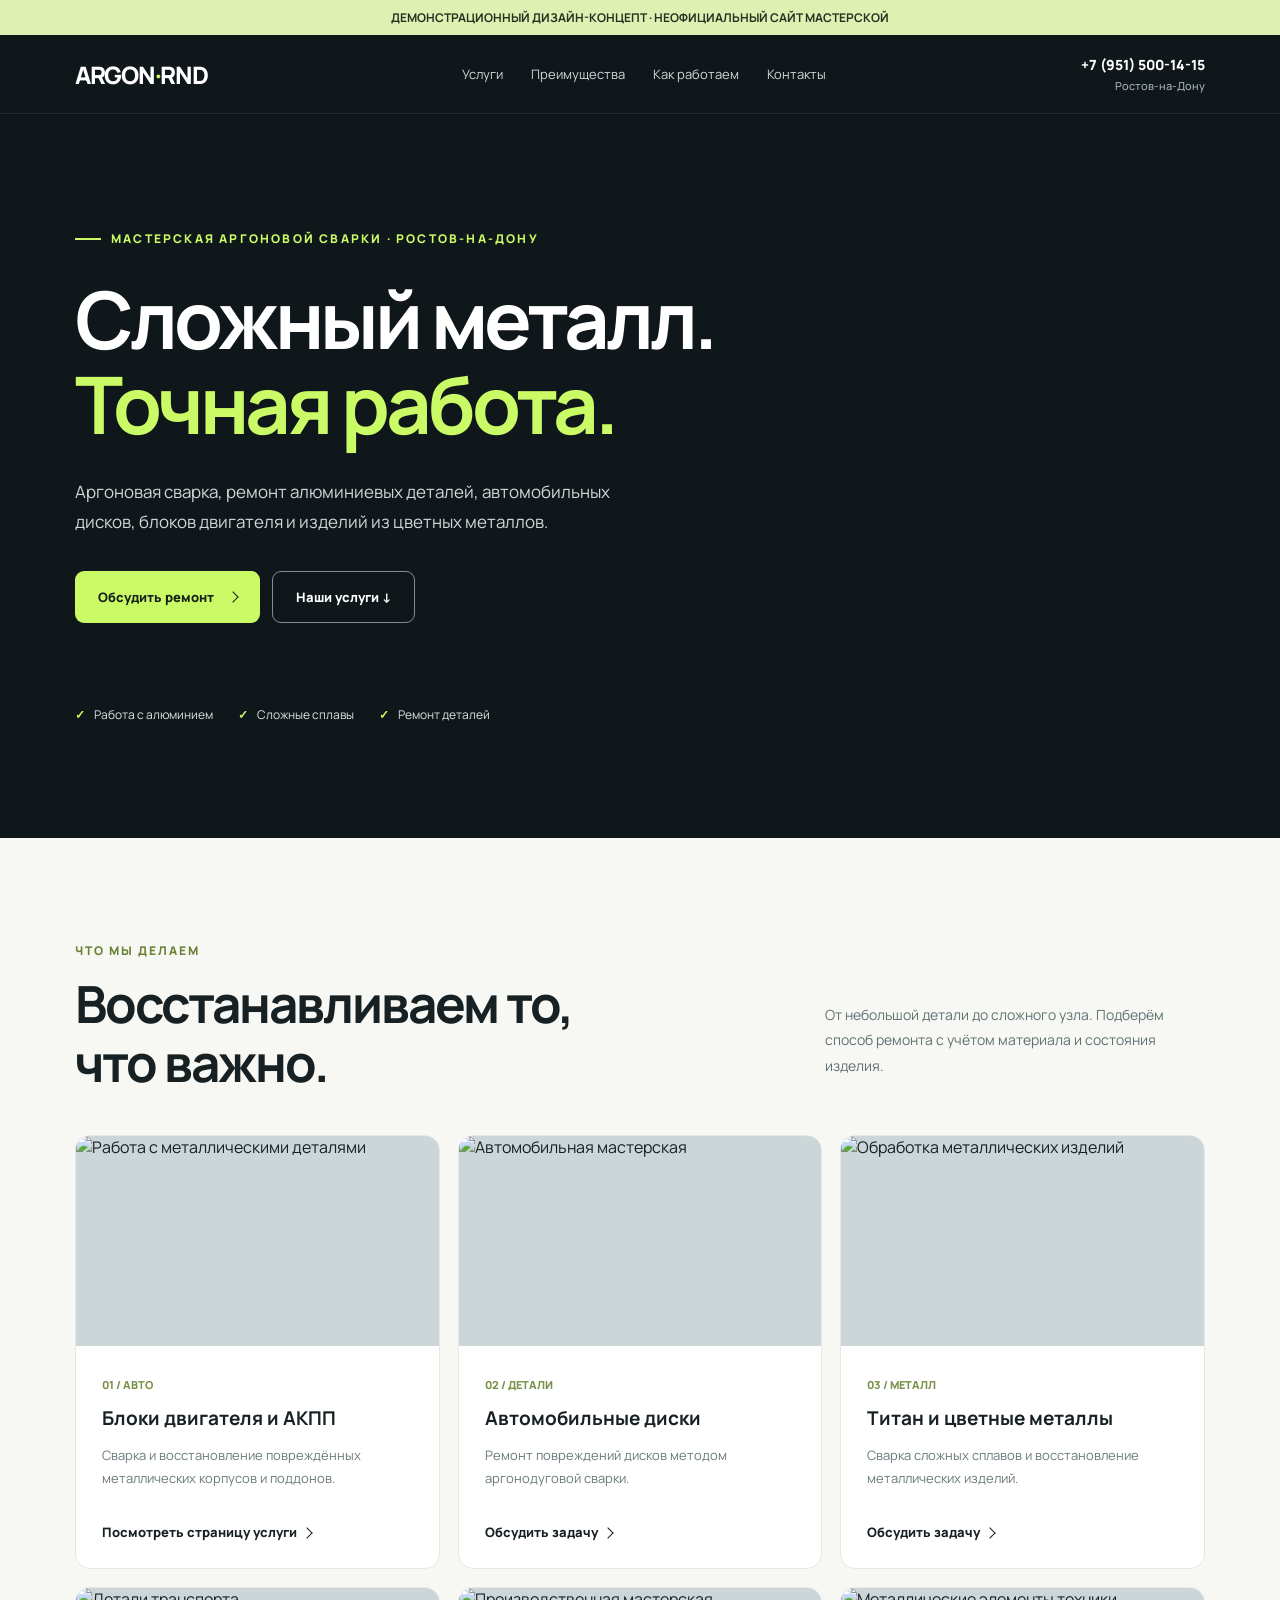
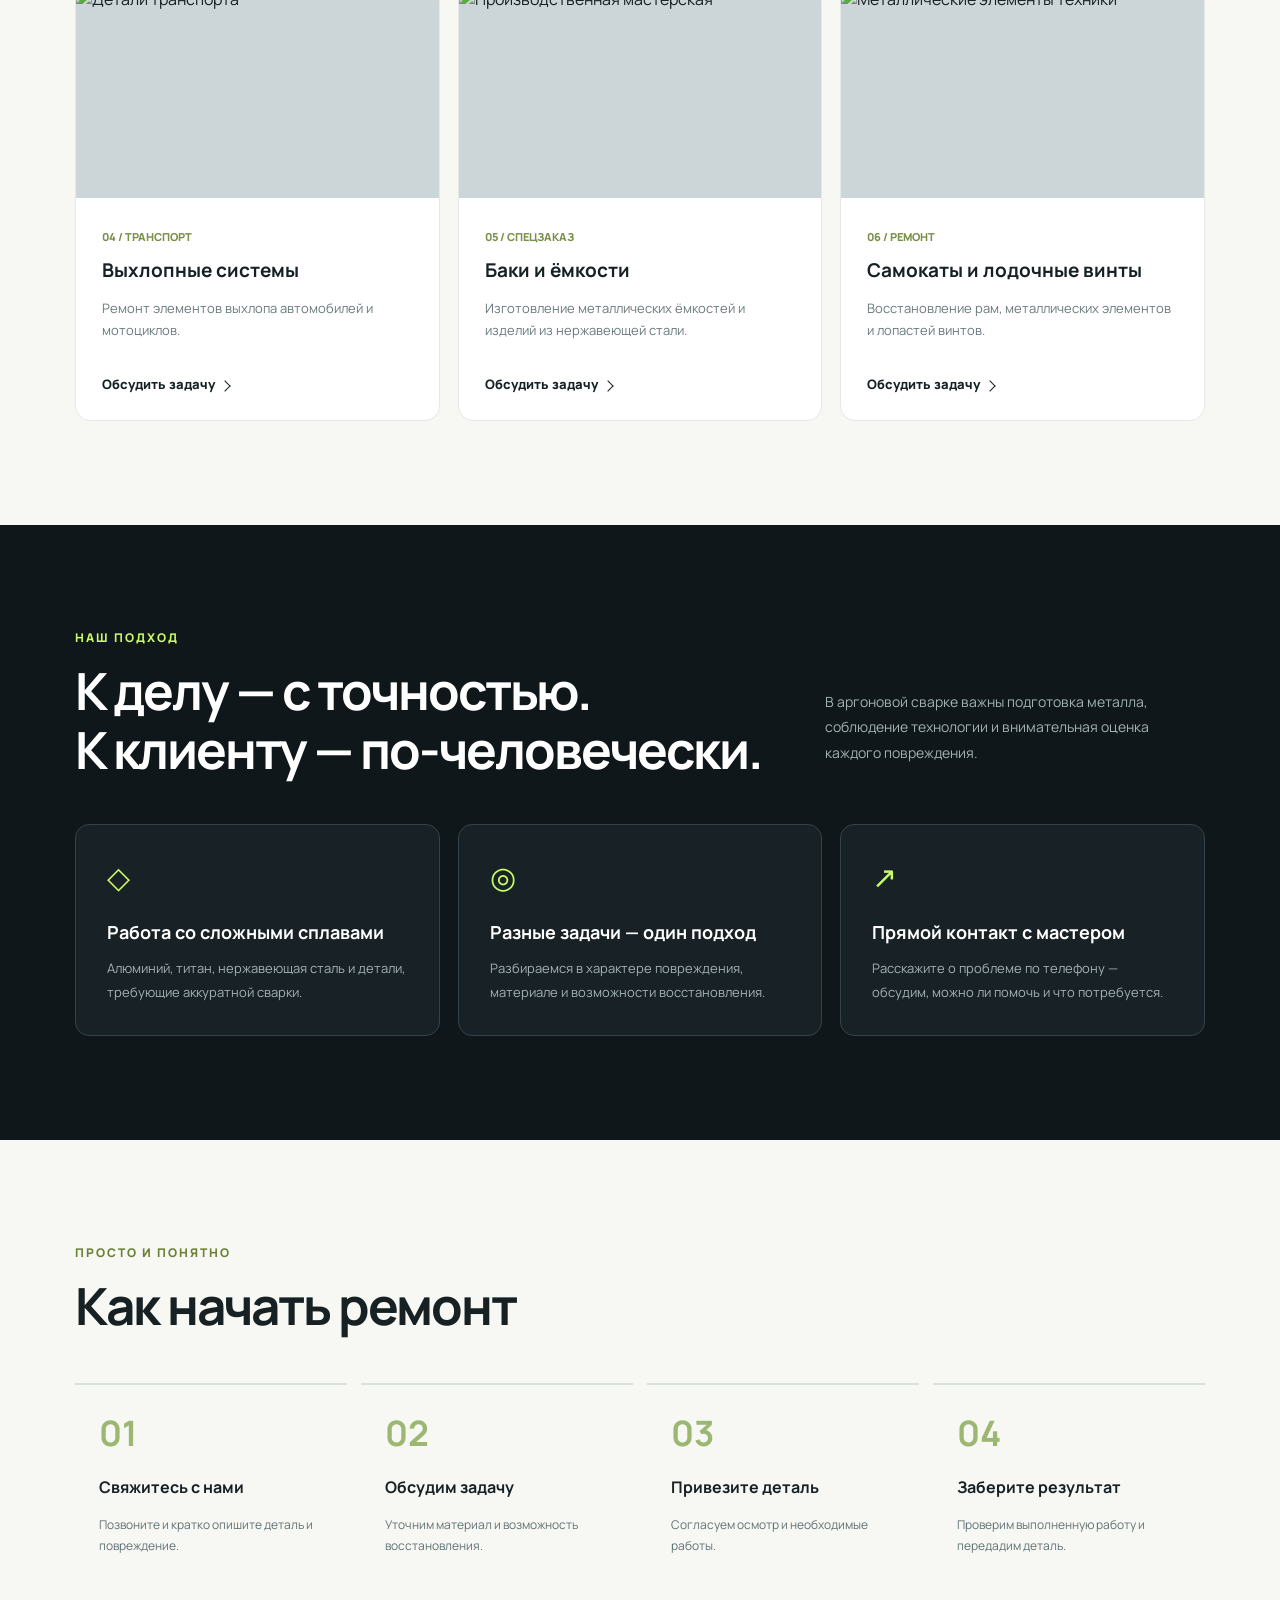
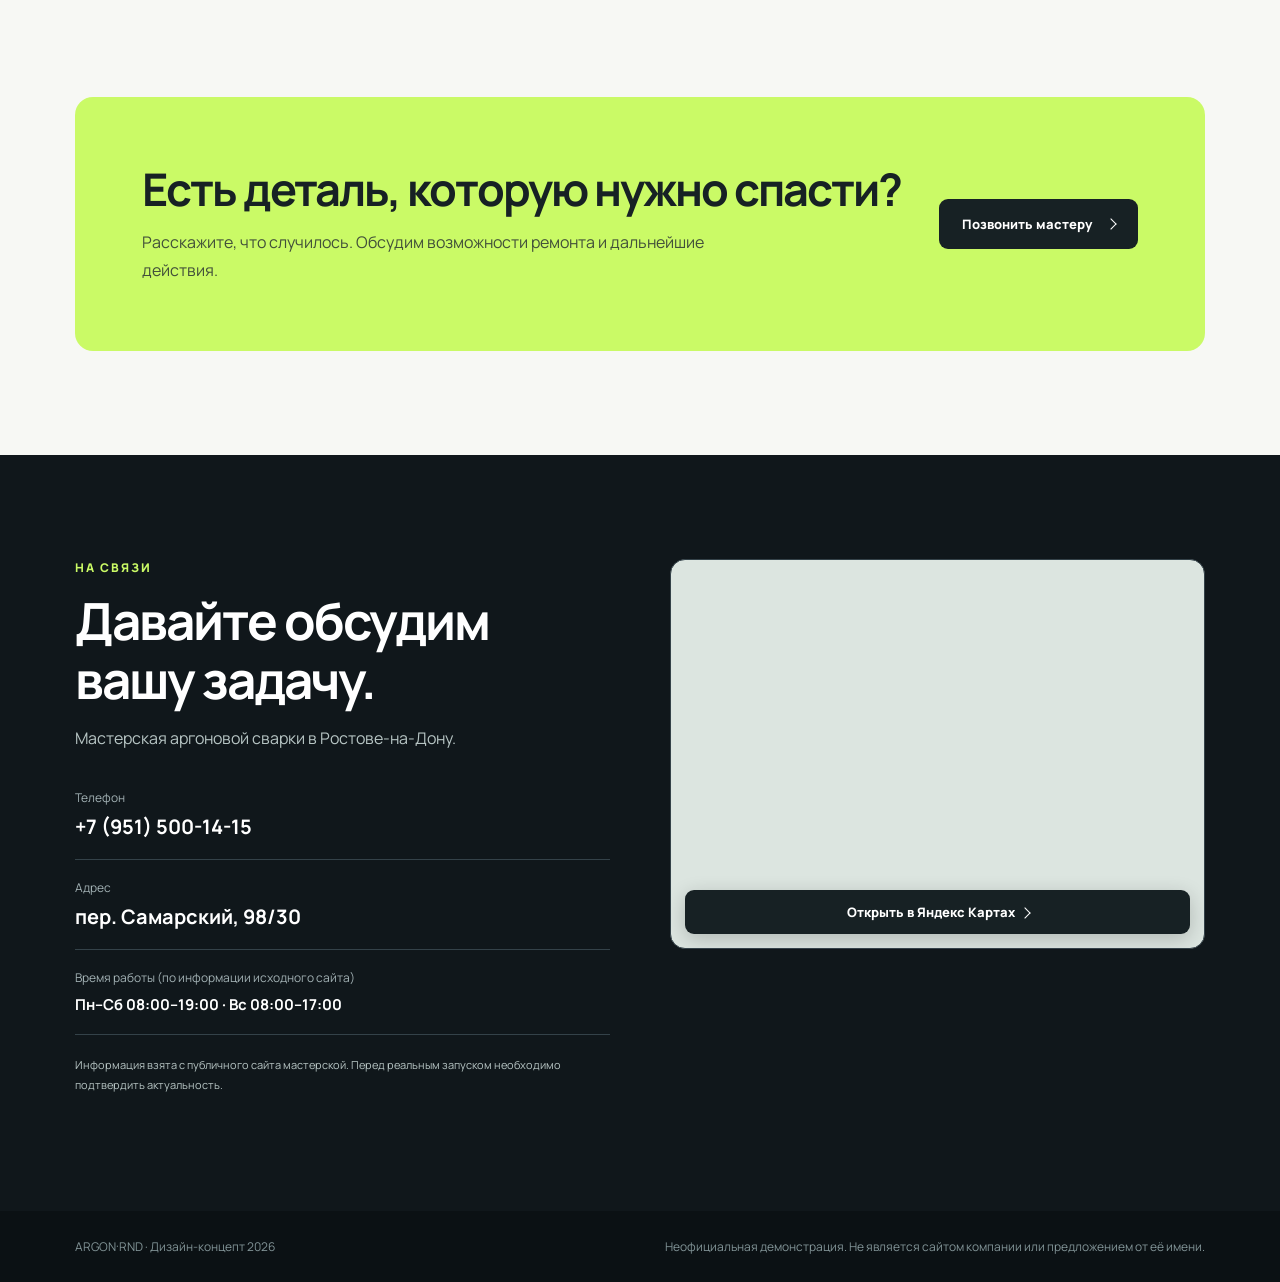
==== commit 4b51b5b6: "Link aluminum welding service page from homepage" ====
--- a/index.html
+++ b/index.html
@@ -6,7 +6,7 @@
 <header><div class="wrap"><nav><a href="#top" class="brand">ARGON<i>·</i>RND</a><div class="links" id="navlinks"><a href="#services">Услуги</a><a href="#benefits">Преимущества</a><a href="#process">Как работаем</a><a href="#contacts">Контакты</a></div><a href="tel:+79515001415" class="phone">+7 (951) 500-14-15<small>Ростов-на-Дону</small></a><button class="mobile-menu" id="menu" aria-label="Открыть меню">☰</button></nav></div></header>
 <main id="top"><section class="hero"><div class="wrap"><span class="eyebrow">Мастерская аргоновой сварки · Ростов-на-Дону</span><h1>Сложный металл.<br><em>Точная работа.</em></h1><p>Аргоновая сварка, ремонт алюминиевых деталей, автомобильных дисков, блоков двигателя и изделий из цветных металлов.</p><div class="hero-actions"><a class="btn" href="tel:+79515001415">Обсудить ремонт <span class="arrow-icon" aria-hidden="true"></span></a><a class="btn outline" href="#services">Наши услуги ↓</a></div><div class="hero-tags"><span>Работа с алюминием</span><span>Сложные сплавы</span><span>Ремонт деталей</span></div></div></section>
 <section class="section" id="services"><div class="wrap"><div class="section-head reveal"><div><div class="kicker">Что мы делаем</div><h2>Восстанавливаем то,<br>что важно.</h2></div><p class="lead">От небольшой детали до сложного узла. Подберём способ ремонта с учётом материала и состояния изделия.</p></div><div class="services">
-<article class="service reveal"><div class="photo"><img loading="lazy" src="https://images.unsplash.com/photo-1532601224476-15c79f2f7a51?auto=format&fit=crop&w=800&q=80" alt="Работа с металлическими деталями"/></div><div class="info"><span class="number">01 / АВТО</span><h3>Блоки двигателя и АКПП</h3><p>Сварка и восстановление повреждённых металлических корпусов и поддонов.</p><a href="#contacts" class="more">Обсудить задачу <span class="arrow-icon" aria-hidden="true"></span></a></div></article>
+<article class="service reveal"><div class="photo"><img loading="lazy" src="https://images.unsplash.com/photo-1532601224476-15c79f2f7a51?auto=format&fit=crop&w=800&q=80" alt="Работа с металлическими деталями"/></div><div class="info"><span class="number">01 / АВТО</span><h3>Блоки двигателя и АКПП</h3><p>Сварка и восстановление повреждённых металлических корпусов и поддонов.</p><a href="./aluminum-welding.html" class="more">Посмотреть страницу услуги <span class="arrow-icon" aria-hidden="true"></span></a></div></article>
 <article class="service reveal"><div class="photo"><img loading="lazy" src="https://images.unsplash.com/photo-1486262715619-67b85e0b08d3?auto=format&fit=crop&w=800&q=80" alt="Автомобильная мастерская"/></div><div class="info"><span class="number">02 / ДЕТАЛИ</span><h3>Автомобильные диски</h3><p>Ремонт повреждений дисков методом аргонодуговой сварки.</p><a href="#contacts" class="more">Обсудить задачу <span class="arrow-icon" aria-hidden="true"></span></a></div></article>
 <article class="service reveal"><div class="photo"><img loading="lazy" src="https://images.unsplash.com/photo-1504307651254-35680f356dfd?auto=format&fit=crop&w=800&q=80" alt="Обработка металлических изделий"/></div><div class="info"><span class="number">03 / МЕТАЛЛ</span><h3>Титан и цветные металлы</h3><p>Сварка сложных сплавов и восстановление металлических изделий.</p><a href="#contacts" class="more">Обсудить задачу <span class="arrow-icon" aria-hidden="true"></span></a></div></article>
 <article class="service reveal"><div class="photo"><img loading="lazy" src="https://images.unsplash.com/photo-1517524206127-48bbd363f3d7?auto=format&fit=crop&w=800&q=80" alt="Детали транспорта"/></div><div class="info"><span class="number">04 / ТРАНСПОРТ</span><h3>Выхлопные системы</h3><p>Ремонт элементов выхлопа автомобилей и мотоциклов.</p><a href="#contacts" class="more">Обсудить задачу <span class="arrow-icon" aria-hidden="true"></span></a></div></article>
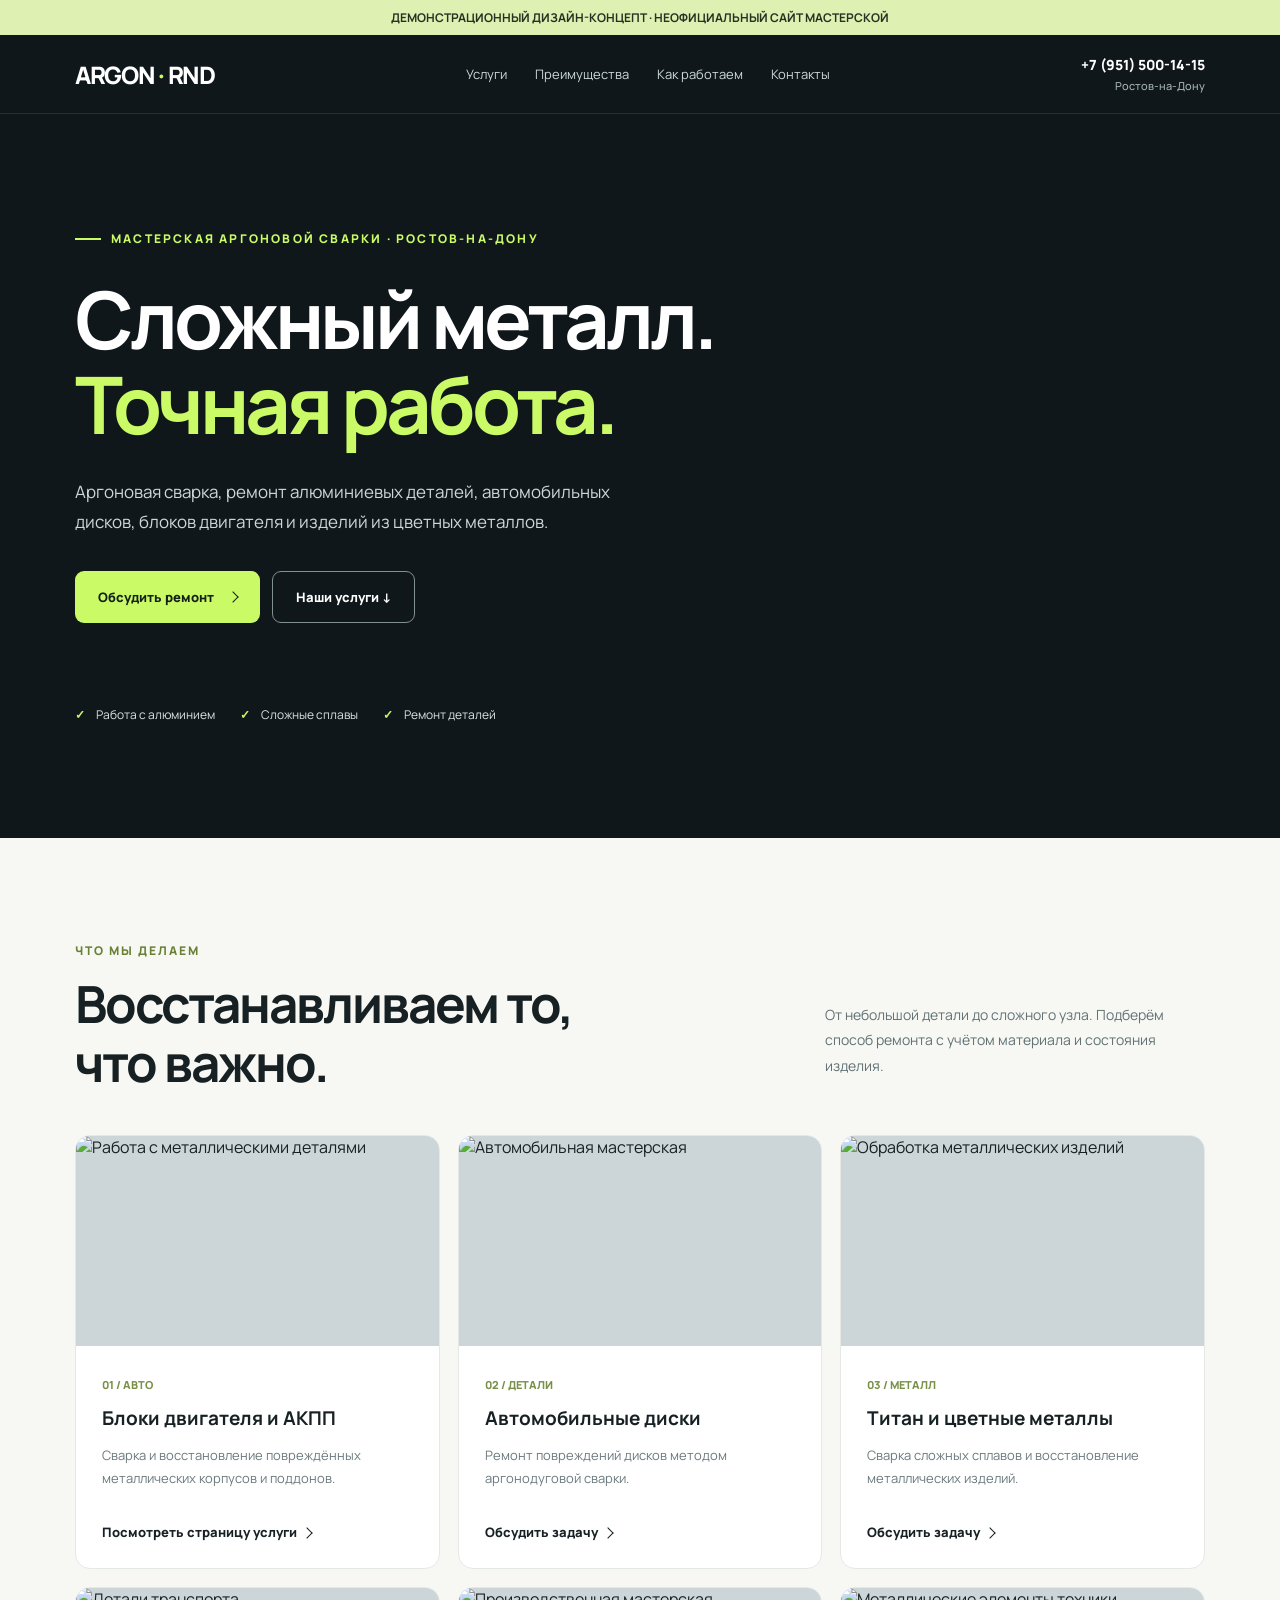
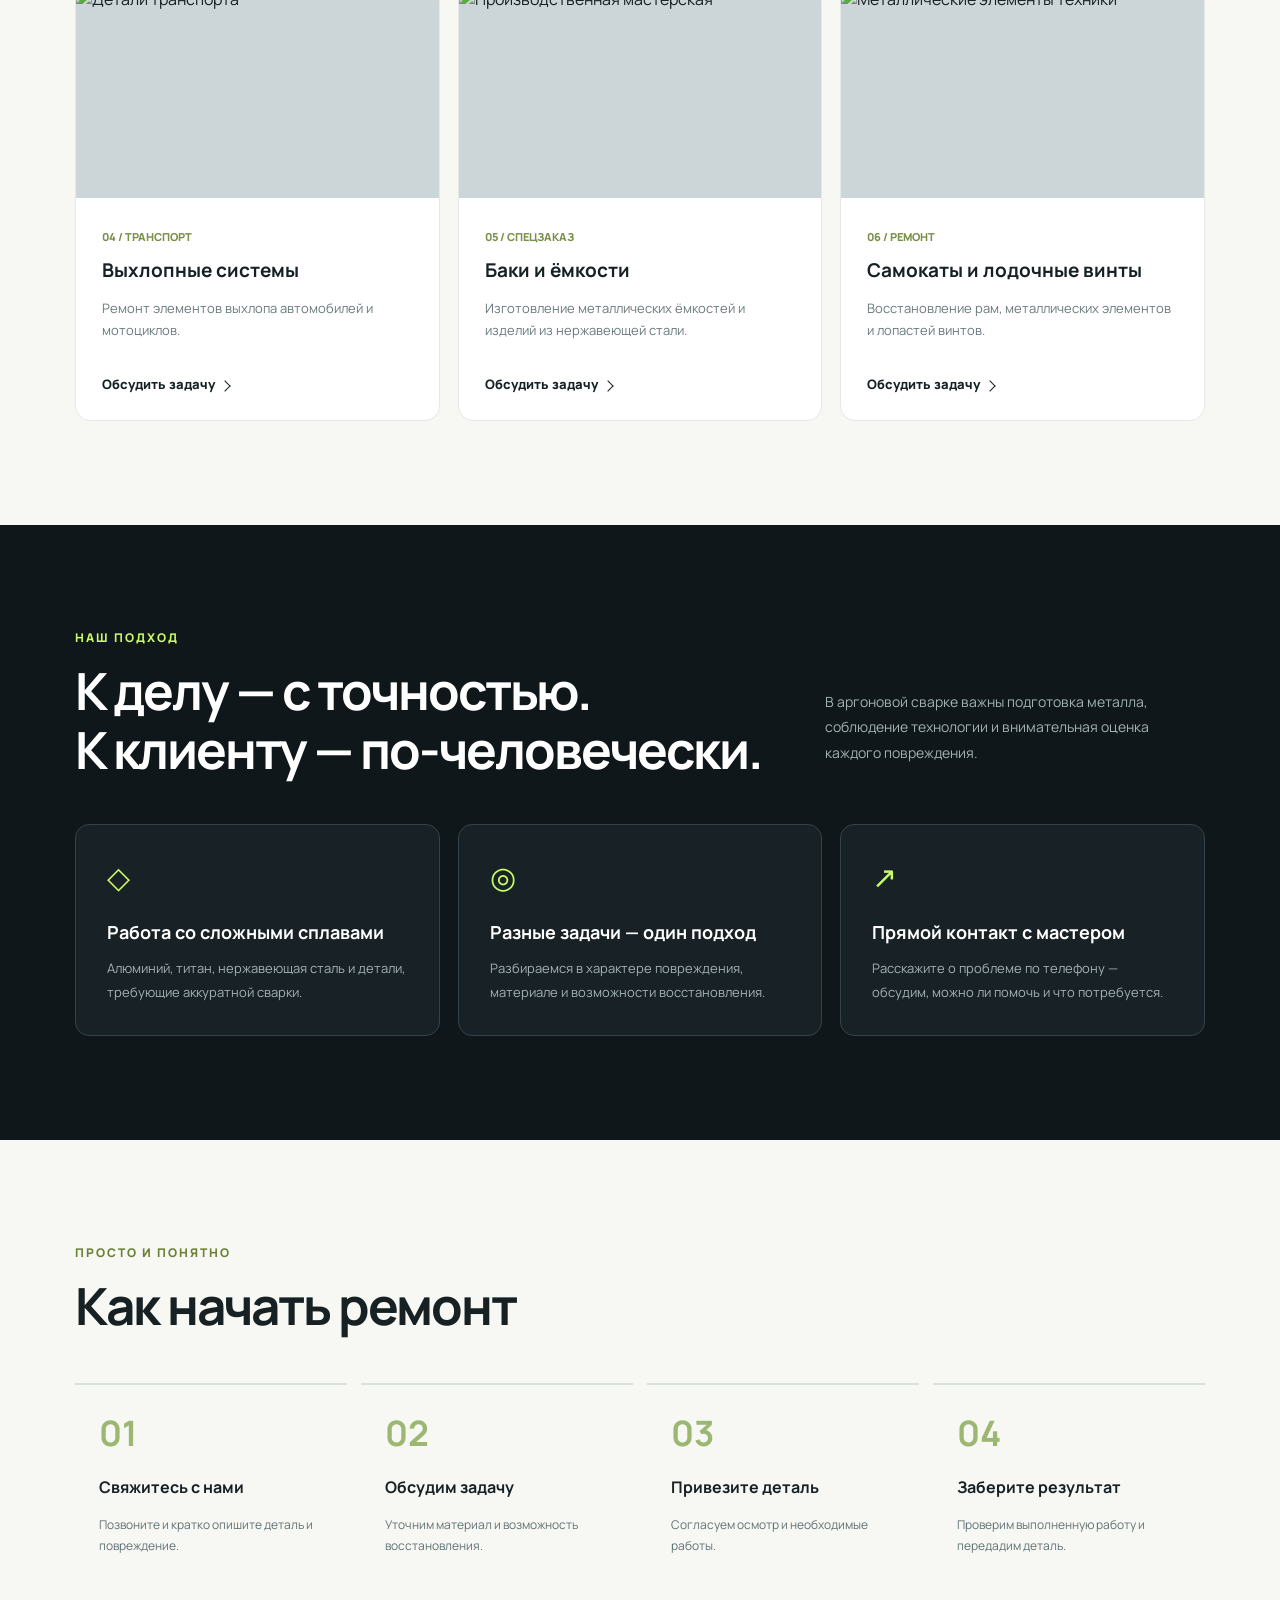
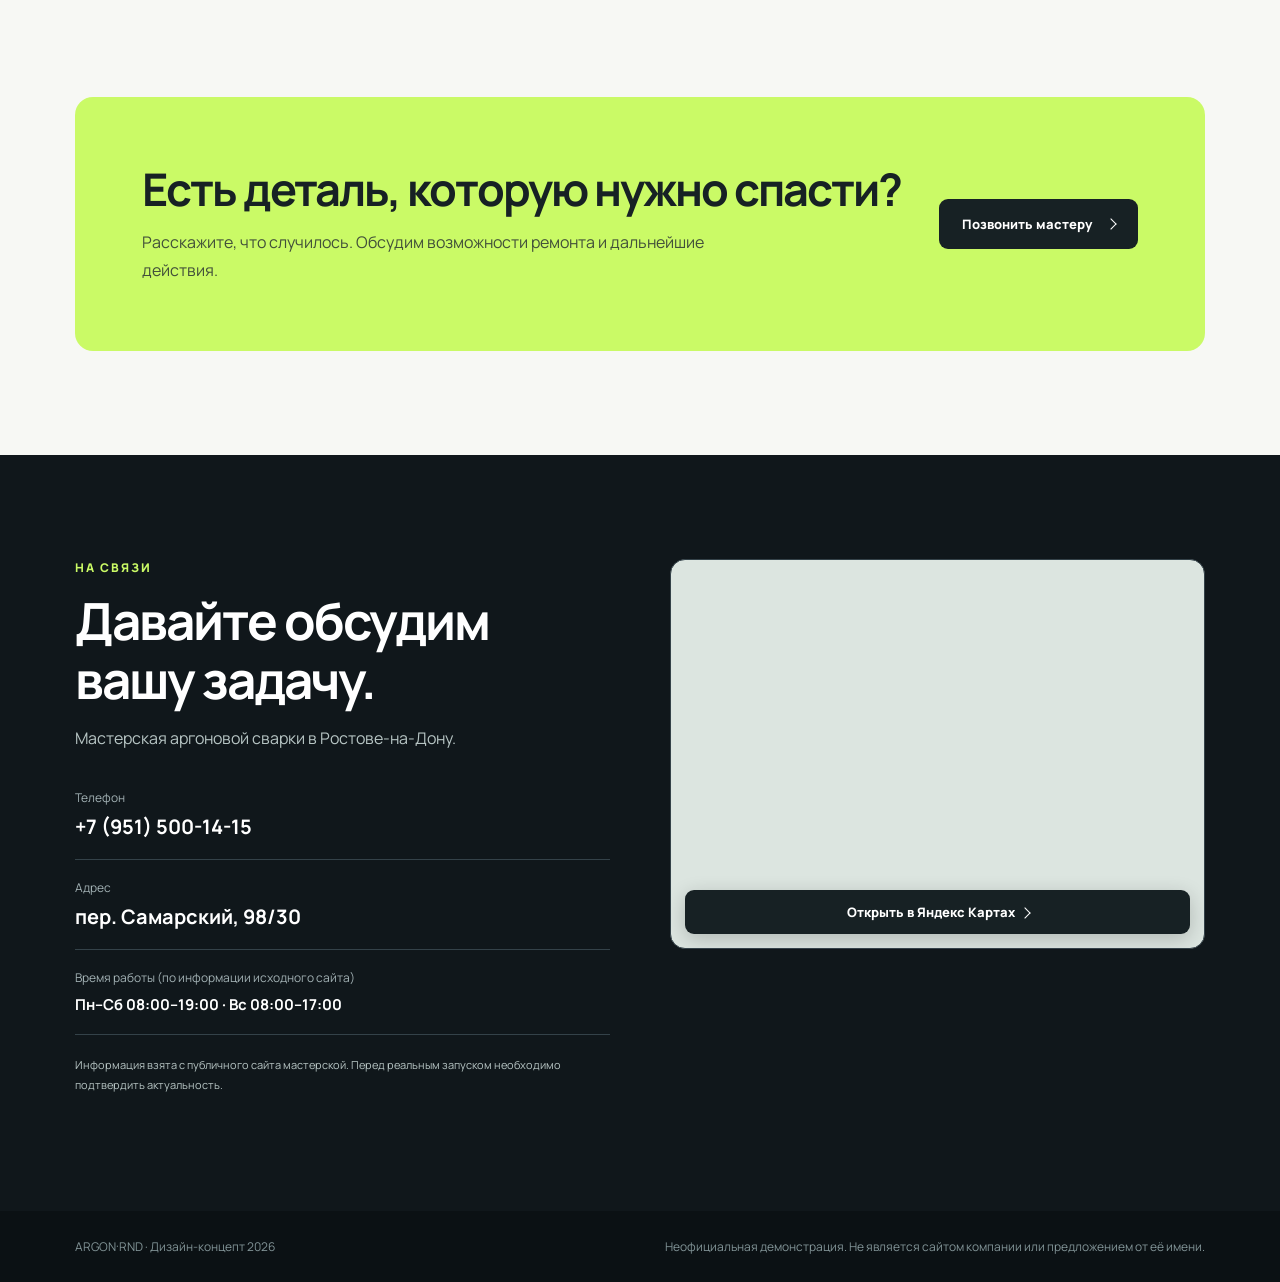
==== commit e8de9e05: "Format markup and separate assets for index.html" ====
--- a/index.html
+++ b/index.html
@@ -1,20 +1,442 @@
 <!doctype html>
-<html lang="ru"><head><meta charset="UTF-8"/><meta name="viewport" content="width=device-width, initial-scale=1"/><meta name="theme-color" content="#10171b"/><title>ARGON RND — Аргоновая сварка в Ростове-на-Дону</title><meta name="description" content="Концепт современного сайта мастерской аргоновой сварки ARGON RND в Ростове-на-Дону."/><link rel="preconnect" href="https://fonts.googleapis.com"/><link rel="preconnect" href="https://fonts.gstatic.com" crossorigin/><link href="https://fonts.googleapis.com/css2?family=Manrope:wght@400;500;600;700;800&display=swap" rel="stylesheet"/><style>
-:root{--bg:#10171b;--surface:#192227;--text:#edf4f4;--muted:#a2b1b4;--lime:#cafa66;--stroke:#344249}*{box-sizing:border-box}html{scroll-behavior:smooth}body{margin:0;background:#f7f8f4;color:#172124;font-family:Manrope,Arial,sans-serif}a{text-decoration:none;color:inherit}button,input{font:inherit}button{cursor:pointer}.wrap{max-width:1180px;margin:auto;padding:0 25px}.notice{background:#dff0b3;color:#263222;text-align:center;padding:9px 16px;font-size:12px;font-weight:700}header{background:var(--bg);color:#fff;position:sticky;top:0;z-index:10;border-bottom:1px solid #ffffff18}nav{display:flex;align-items:center;gap:34px;min-height:78px}.brand{font-weight:800;font-size:24px;letter-spacing:-1.3px;white-space:nowrap}.brand i{color:var(--lime);font-style:normal}nav .links{display:flex;gap:28px;margin:auto;font-size:13px;color:#cdd9d8}nav .links a:hover{color:var(--lime)}.phone{text-align:right;font-weight:800;font-size:14px;white-space:nowrap}.phone small{display:block;font-weight:500;color:var(--muted);font-size:11px;margin-top:4px}.btn{display:inline-flex;align-items:center;justify-content:center;gap:12px;background:var(--lime);color:#152018;padding:16px 23px;border-radius:9px;font-weight:800;font-size:13px;border:0;transition:.2s}.btn:hover{background:#ddff9c;transform:translateY(-2px)}.btn.outline{background:transparent;border:1px solid #819090;color:#fff}.btn.outline:hover{background:#ffffff1a}.hero{position:relative;min-height:700px;background:var(--bg);color:#fff;overflow:hidden}.hero::before{content:"";position:absolute;inset:0;background:linear-gradient(90deg,#10171bf5 3%,#10171bce 40%,#10171b19 100%),url('https://images.unsplash.com/photo-1504917595217-d4dc5ebe6122?auto=format&fit=crop&w=1800&q=85') center/cover}.hero .wrap{position:relative;padding-top:116px;padding-bottom:115px}.eyebrow{color:var(--lime);font-weight:800;font-size:12px;letter-spacing:2.2px;text-transform:uppercase;display:flex;align-items:center;gap:10px}.eyebrow::before{content:"";width:26px;height:2px;background:currentColor}.hero h1{font-size:clamp(43px,6.2vw,80px);line-height:1.07;letter-spacing:-4px;max-width:800px;margin:30px 0}.hero h1 em{font-style:normal;color:var(--lime)}.hero p{color:#ced7d8;font-size:17px;line-height:1.8;max-width:540px}.hero-actions{display:flex;gap:12px;flex-wrap:wrap;margin-top:33px}.hero-tags{display:flex;gap:25px;flex-wrap:wrap;margin-top:83px;font-size:12px;color:#d9e5e2}.hero-tags span:before{content:"✓";color:var(--lime);font-weight:800;margin-right:9px}.section{padding:104px 0}.section-head{display:flex;justify-content:space-between;align-items:end;gap:24px;margin-bottom:43px}.kicker{font-size:12px;letter-spacing:2px;font-weight:800;color:#6a8135;text-transform:uppercase}.section h2{font-size:clamp(32px,4vw,52px);line-height:1.15;letter-spacing:-2px;margin:15px 0 0}.lead{color:#617174;max-width:380px;line-height:1.8;font-size:14px}.services{display:grid;grid-template-columns:repeat(3,1fr);gap:18px}.service{background:#fff;border:1px solid #e4e9e6;border-radius:15px;overflow:hidden;transition:.2s}.service:hover{transform:translateY(-5px);box-shadow:0 16px 40px #17212413}.service .photo{height:210px;background:#ccd5d7;overflow:hidden}.service img{width:100%;height:100%;object-fit:cover;display:block}.service .info{padding:26px}.number{font-size:11px;font-weight:800;color:#799048}.service h3{font-size:19px;line-height:1.35;margin:12px 0}.service p{font-size:13px;color:#6b7a7d;line-height:1.75;min-height:45px}.service .more{font-size:13px;font-weight:800;margin-top:20px;display:inline-block}.dark{background:var(--bg);color:#fff}.dark .kicker{color:var(--lime)}.dark .lead{color:var(--muted)}.advantages{display:grid;grid-template-columns:repeat(3,1fr);gap:18px;margin-top:45px}.advantage{border:1px solid var(--stroke);border-radius:14px;padding:31px;background:#182126}.advantage .icon{color:var(--lime);font-size:30px}.advantage h3{font-size:18px;margin:23px 0 12px}.advantage p{font-size:13px;color:var(--muted);line-height:1.85;margin:0}.process{display:grid;grid-template-columns:repeat(4,1fr);gap:14px;margin-top:48px}.step{padding:24px;border-top:2px solid #d8e1db}.step b{display:block;font-size:35px;color:#9bb772;margin-bottom:19px}.step h3{font-size:16px}.step p{font-size:12px;color:#617174;line-height:1.8}.cta{background:var(--lime);padding:67px;border-radius:18px;display:flex;gap:30px;align-items:center;justify-content:space-between}.cta h2{margin:0 0 12px;font-size:clamp(30px,4vw,45px)}.cta p{color:#42503a;margin:0;max-width:580px;line-height:1.75}.cta .btn{background:#172124;color:#fff;white-space:nowrap}.contact-grid{display:grid;grid-template-columns:1fr 1fr;gap:60px}.contacts p{line-height:1.85;color:#b7c5c4}.contact-line{padding:19px 0;border-bottom:1px solid var(--stroke)}.contact-line small{display:block;color:var(--muted);font-size:12px;margin-bottom:7px}.contact-line strong{font-size:20px}.map{height:390px;background:linear-gradient(140deg,#303f45,#1b292d);border:1px solid var(--stroke);border-radius:15px;display:flex;align-items:center;justify-content:center;flex-direction:column;text-align:center;padding:30px}.map .marker{font-size:40px}.map p{font-size:13px;color:var(--muted)}footer{background:#0b1114;color:#829497;padding:27px 0;font-size:12px}footer .wrap{display:flex;justify-content:space-between;gap:20px;flex-wrap:wrap}.footnote{margin-top:20px;color:#66797b;font-size:11px;line-height:1.8}.mobile-menu{display:none}.reveal{opacity:0;transform:translateY(18px);transition:opacity .5s,transform .5s}.reveal.show{opacity:1;transform:none}@media(max-width:850px){nav .links{display:none}nav{justify-content:space-between}.mobile-menu{display:block;border:1px solid #49575b;color:#fff;background:transparent;padding:10px 12px;border-radius:8px}.phone{margin-left:auto}.hero{min-height:auto}.hero .wrap{padding-top:85px;padding-bottom:80px}.hero h1{letter-spacing:-2px}.services,.advantages{grid-template-columns:repeat(2,1fr)}.process{grid-template-columns:repeat(2,1fr)}.contact-grid{gap:30px}}@media(max-width:600px){.wrap{padding:0 18px}nav{min-height:67px}.brand{font-size:21px}.phone{font-size:12px}.phone small{display:none}.hero::before{background:linear-gradient(90deg,#10171bed,#10171bb8),url('https://images.unsplash.com/photo-1504917595217-d4dc5ebe6122?auto=format&fit=crop&w=1100&q=80') center/cover}.hero h1{font-size:45px}.hero p{font-size:15px}.hero-tags{margin-top:50px;gap:14px}.section{padding:70px 0}.section-head{display:block}.services,.advantages,.process,.contact-grid{grid-template-columns:1fr}.service .photo{height:220px}.cta{padding:32px 25px;display:block}.cta .btn{margin-top:25px;width:100%}.map{height:270px}.hero-actions .btn{width:100%}.section h2{letter-spacing:-1px}footer .wrap{display:block}}
-.arrow-icon{display:inline-block;width:8px;height:8px;border-top:1.7px solid currentColor;border-right:1.7px solid currentColor;transform:rotate(45deg);margin-left:3px;vertical-align:middle}.map-embed{padding:0;display:flex;overflow:hidden;position:relative;background:#dce5e0}.map-embed iframe{width:100%;height:100%;border:0;display:block}.map-link{position:absolute;bottom:14px;left:14px;right:14px;background:#172124;color:white;border-radius:9px;padding:13px;text-align:center;font-size:13px;font-weight:800;box-shadow:0 5px 20px #0003}.map-link:hover{background:#344249}</style></head><body>
-<div class="notice">ДЕМОНСТРАЦИОННЫЙ ДИЗАЙН-КОНЦЕПТ · НЕОФИЦИАЛЬНЫЙ САЙТ МАСТЕРСКОЙ</div>
-<header><div class="wrap"><nav><a href="#top" class="brand">ARGON<i>·</i>RND</a><div class="links" id="navlinks"><a href="#services">Услуги</a><a href="#benefits">Преимущества</a><a href="#process">Как работаем</a><a href="#contacts">Контакты</a></div><a href="tel:+79515001415" class="phone">+7 (951) 500-14-15<small>Ростов-на-Дону</small></a><button class="mobile-menu" id="menu" aria-label="Открыть меню">☰</button></nav></div></header>
-<main id="top"><section class="hero"><div class="wrap"><span class="eyebrow">Мастерская аргоновой сварки · Ростов-на-Дону</span><h1>Сложный металл.<br><em>Точная работа.</em></h1><p>Аргоновая сварка, ремонт алюминиевых деталей, автомобильных дисков, блоков двигателя и изделий из цветных металлов.</p><div class="hero-actions"><a class="btn" href="tel:+79515001415">Обсудить ремонт <span class="arrow-icon" aria-hidden="true"></span></a><a class="btn outline" href="#services">Наши услуги ↓</a></div><div class="hero-tags"><span>Работа с алюминием</span><span>Сложные сплавы</span><span>Ремонт деталей</span></div></div></section>
-<section class="section" id="services"><div class="wrap"><div class="section-head reveal"><div><div class="kicker">Что мы делаем</div><h2>Восстанавливаем то,<br>что важно.</h2></div><p class="lead">От небольшой детали до сложного узла. Подберём способ ремонта с учётом материала и состояния изделия.</p></div><div class="services">
-<article class="service reveal"><div class="photo"><img loading="lazy" src="https://images.unsplash.com/photo-1532601224476-15c79f2f7a51?auto=format&fit=crop&w=800&q=80" alt="Работа с металлическими деталями"/></div><div class="info"><span class="number">01 / АВТО</span><h3>Блоки двигателя и АКПП</h3><p>Сварка и восстановление повреждённых металлических корпусов и поддонов.</p><a href="./aluminum-welding.html" class="more">Посмотреть страницу услуги <span class="arrow-icon" aria-hidden="true"></span></a></div></article>
-<article class="service reveal"><div class="photo"><img loading="lazy" src="https://images.unsplash.com/photo-1486262715619-67b85e0b08d3?auto=format&fit=crop&w=800&q=80" alt="Автомобильная мастерская"/></div><div class="info"><span class="number">02 / ДЕТАЛИ</span><h3>Автомобильные диски</h3><p>Ремонт повреждений дисков методом аргонодуговой сварки.</p><a href="#contacts" class="more">Обсудить задачу <span class="arrow-icon" aria-hidden="true"></span></a></div></article>
-<article class="service reveal"><div class="photo"><img loading="lazy" src="https://images.unsplash.com/photo-1504307651254-35680f356dfd?auto=format&fit=crop&w=800&q=80" alt="Обработка металлических изделий"/></div><div class="info"><span class="number">03 / МЕТАЛЛ</span><h3>Титан и цветные металлы</h3><p>Сварка сложных сплавов и восстановление металлических изделий.</p><a href="#contacts" class="more">Обсудить задачу <span class="arrow-icon" aria-hidden="true"></span></a></div></article>
-<article class="service reveal"><div class="photo"><img loading="lazy" src="https://images.unsplash.com/photo-1517524206127-48bbd363f3d7?auto=format&fit=crop&w=800&q=80" alt="Детали транспорта"/></div><div class="info"><span class="number">04 / ТРАНСПОРТ</span><h3>Выхлопные системы</h3><p>Ремонт элементов выхлопа автомобилей и мотоциклов.</p><a href="#contacts" class="more">Обсудить задачу <span class="arrow-icon" aria-hidden="true"></span></a></div></article>
-<article class="service reveal"><div class="photo"><img loading="lazy" src="https://images.unsplash.com/photo-1565043666747-69f6646db940?auto=format&fit=crop&w=800&q=80" alt="Производственная мастерская"/></div><div class="info"><span class="number">05 / СПЕЦЗАКАЗ</span><h3>Баки и ёмкости</h3><p>Изготовление металлических ёмкостей и изделий из нержавеющей стали.</p><a href="#contacts" class="more">Обсудить задачу <span class="arrow-icon" aria-hidden="true"></span></a></div></article>
-<article class="service reveal"><div class="photo"><img loading="lazy" src="https://images.unsplash.com/photo-1492144534655-ae79c964c9d7?auto=format&fit=crop&w=800&q=80" alt="Металлические элементы техники"/></div><div class="info"><span class="number">06 / РЕМОНТ</span><h3>Самокаты и лодочные винты</h3><p>Восстановление рам, металлических элементов и лопастей винтов.</p><a href="#contacts" class="more">Обсудить задачу <span class="arrow-icon" aria-hidden="true"></span></a></div></article>
-</div></div></section>
-<section class="section dark" id="benefits"><div class="wrap"><div class="section-head reveal"><div><div class="kicker">Наш подход</div><h2>К делу — с точностью.<br>К клиенту — по-человечески.</h2></div><p class="lead">В аргоновой сварке важны подготовка металла, соблюдение технологии и внимательная оценка каждого повреждения.</p></div><div class="advantages"><article class="advantage reveal"><div class="icon">◇</div><h3>Работа со сложными сплавами</h3><p>Алюминий, титан, нержавеющая сталь и детали, требующие аккуратной сварки.</p></article><article class="advantage reveal"><div class="icon">◎</div><h3>Разные задачи — один подход</h3><p>Разбираемся в характере повреждения, материале и возможности восстановления.</p></article><article class="advantage reveal"><div class="icon">↗</div><h3>Прямой контакт с мастером</h3><p>Расскажите о проблеме по телефону — обсудим, можно ли помочь и что потребуется.</p></article></div></div></section>
-<section class="section" id="process"><div class="wrap"><div class="kicker">Просто и понятно</div><h2>Как начать ремонт</h2><div class="process"><div class="step reveal"><b>01</b><h3>Свяжитесь с нами</h3><p>Позвоните и кратко опишите деталь и повреждение.</p></div><div class="step reveal"><b>02</b><h3>Обсудим задачу</h3><p>Уточним материал и возможность восстановления.</p></div><div class="step reveal"><b>03</b><h3>Привезите деталь</h3><p>Согласуем осмотр и необходимые работы.</p></div><div class="step reveal"><b>04</b><h3>Заберите результат</h3><p>Проверим выполненную работу и передадим деталь.</p></div></div></div></section>
-<section class="section" style="padding-top:0"><div class="wrap"><div class="cta reveal"><div><h2>Есть деталь, которую нужно спасти?</h2><p>Расскажите, что случилось. Обсудим возможности ремонта и дальнейшие действия.</p></div><a class="btn" href="tel:+79515001415">Позвонить мастеру <span class="arrow-icon" aria-hidden="true"></span></a></div></div></section>
-<section class="section dark" id="contacts"><div class="wrap"><div class="contact-grid"><div class="contacts"><div class="kicker">На связи</div><h2>Давайте обсудим<br>вашу задачу.</h2><p>Мастерская аргоновой сварки в Ростове-на-Дону.</p><div class="contact-line"><small>Телефон</small><strong><a href="tel:+79515001415">+7 (951) 500-14-15</a></strong></div><div class="contact-line"><small>Адрес</small><strong>пер. Самарский, 98/30</strong></div><div class="contact-line"><small>Время работы (по информации исходного сайта)</small><strong style="font-size:15px">Пн–Сб 08:00–19:00 · Вс 08:00–17:00</strong></div><p class="footnote">Информация взята с публичного сайта мастерской. Перед реальным запуском необходимо подтвердить актуальность.</p></div><div class="map map-embed"><iframe title="Карта расположения мастерской ARGON RND" loading="lazy" referrerpolicy="no-referrer-when-downgrade" src="https://maps.google.com/maps?q=%D0%A0%D0%BE%D1%81%D1%82%D0%BE%D0%B2-%D0%BD%D0%B0-%D0%94%D0%BE%D0%BD%D1%83%2C%20%D0%A1%D0%B0%D0%BC%D0%B0%D1%80%D1%81%D0%BA%D0%B8%D0%B9%20%D0%BF%D0%B5%D1%80%D0%B5%D1%83%D0%BB%D0%BE%D0%BA%2098%2F30&z=16&output=embed" allowfullscreen></iframe><a class="map-link" href="https://yandex.ru/maps/?text=%D0%A0%D0%BE%D1%81%D1%82%D0%BE%D0%B2-%D0%BD%D0%B0-%D0%94%D0%BE%D0%BD%D1%83%2C%20%D0%A1%D0%B0%D0%BC%D0%B0%D1%80%D1%81%D0%BA%D0%B8%D0%B9%20%D0%BF%D0%B5%D1%80%D0%B5%D1%83%D0%BB%D0%BE%D0%BA%2098%2F30" target="_blank" rel="noopener noreferrer">Открыть в Яндекс Картах <span class="arrow-icon" aria-hidden="true"></span></a></div></div></div></section></main><footer><div class="wrap"><span>ARGON·RND · Дизайн-концепт 2026</span><span>Неофициальная демонстрация. Не является сайтом компании или предложением от её имени.</span></div></footer>
-<script>const observer=new IntersectionObserver(entries=>entries.forEach(e=>{if(e.isIntersecting){e.target.classList.add('show');observer.unobserve(e.target)}}),{threshold:.08});document.querySelectorAll('.reveal').forEach(e=>observer.observe(e));document.getElementById('menu').addEventListener('click',()=>{const links=document.getElementById('navlinks');const open=links.style.display==='flex';links.style.display=open?'none':'flex';links.style.position='absolute';links.style.top='66px';links.style.left='0';links.style.right='0';links.style.background='#10171b';links.style.flexDirection='column';links.style.padding='24px';links.style.gap='18px'});document.querySelectorAll('#navlinks a').forEach(a=>a.addEventListener('click',()=>{if(innerWidth<=850)document.getElementById('navlinks').style.display='none'}));</script></body></html>+<html lang="ru">
+  <head>
+    <meta charset="UTF-8"/>
+    <meta name="viewport" content="width=device-width, initial-scale=1"/>
+    <meta name="theme-color" content="#10171b"/>
+    <title>
+      ARGON RND — Аргоновая сварка в Ростове-на-Дону
+    </title>
+    <meta name="description" content="Концепт современного сайта мастерской аргоновой сварки ARGON RND в Ростове-на-Дону."/>
+    <link rel="preconnect" href="https://fonts.googleapis.com"/>
+    <link rel="preconnect" href="https://fonts.gstatic.com" crossorigin/>
+    <link href="https://fonts.googleapis.com/css2?family=Manrope:wght@400;500;600;700;800&display=swap" rel="stylesheet"/>
+    <link rel="stylesheet" href="./assets/css/home.css">
+  </head>
+  <body>
+    <div class="notice">
+      ДЕМОНСТРАЦИОННЫЙ ДИЗАЙН-КОНЦЕПТ · НЕОФИЦИАЛЬНЫЙ САЙТ МАСТЕРСКОЙ
+    </div>
+    <header>
+      <div class="wrap">
+        <nav>
+          <a href="#top" class="brand">
+            ARGON
+            <i>
+              ·
+            </i>
+            RND
+          </a>
+          <div class="links" id="navlinks">
+            <a href="#services">
+              Услуги
+            </a>
+            <a href="#benefits">
+              Преимущества
+            </a>
+            <a href="#process">
+              Как работаем
+            </a>
+            <a href="#contacts">
+              Контакты
+            </a>
+          </div>
+          <a href="tel:+79515001415" class="phone">
+            +7 (951) 500-14-15
+            <small>
+              Ростов-на-Дону
+            </small>
+          </a>
+          <button class="mobile-menu" id="menu" aria-label="Открыть меню">
+            ☰
+          </button>
+        </nav>
+      </div>
+    </header>
+    <main id="top">
+      <section class="hero">
+        <div class="wrap">
+          <span class="eyebrow">
+            Мастерская аргоновой сварки · Ростов-на-Дону
+          </span>
+          <h1>
+            Сложный металл.
+            <br>
+            <em>
+              Точная работа.
+            </em>
+          </h1>
+          <p>
+            Аргоновая сварка, ремонт алюминиевых деталей, автомобильных дисков, блоков двигателя и изделий из цветных металлов.
+          </p>
+          <div class="hero-actions">
+            <a class="btn" href="tel:+79515001415">
+              Обсудить ремонт
+              <span class="arrow-icon" aria-hidden="true">
+              </span>
+            </a>
+            <a class="btn outline" href="#services">
+              Наши услуги ↓
+            </a>
+          </div>
+          <div class="hero-tags">
+            <span>
+              Работа с алюминием
+            </span>
+            <span>
+              Сложные сплавы
+            </span>
+            <span>
+              Ремонт деталей
+            </span>
+          </div>
+        </div>
+      </section>
+      <section class="section" id="services">
+        <div class="wrap">
+          <div class="section-head reveal">
+            <div>
+              <div class="kicker">
+                Что мы делаем
+              </div>
+              <h2>
+                Восстанавливаем то,
+                <br>
+                что важно.
+              </h2>
+            </div>
+            <p class="lead">
+              От небольшой детали до сложного узла. Подберём способ ремонта с учётом материала и состояния изделия.
+            </p>
+          </div>
+          <div class="services">
+            <article class="service reveal">
+              <div class="photo">
+                <img loading="lazy" src="https://images.unsplash.com/photo-1532601224476-15c79f2f7a51?auto=format&fit=crop&w=800&q=80" alt="Работа с металлическими деталями"/>
+              </div>
+              <div class="info">
+                <span class="number">
+                  01 / АВТО
+                </span>
+                <h3>
+                  Блоки двигателя и АКПП
+                </h3>
+                <p>
+                  Сварка и восстановление повреждённых металлических корпусов и поддонов.
+                </p>
+                <a href="./aluminum-welding.html" class="more">
+                  Посмотреть страницу услуги
+                  <span class="arrow-icon" aria-hidden="true">
+                  </span>
+                </a>
+              </div>
+            </article>
+            <article class="service reveal">
+              <div class="photo">
+                <img loading="lazy" src="https://images.unsplash.com/photo-1486262715619-67b85e0b08d3?auto=format&fit=crop&w=800&q=80" alt="Автомобильная мастерская"/>
+              </div>
+              <div class="info">
+                <span class="number">
+                  02 / ДЕТАЛИ
+                </span>
+                <h3>
+                  Автомобильные диски
+                </h3>
+                <p>
+                  Ремонт повреждений дисков методом аргонодуговой сварки.
+                </p>
+                <a href="#contacts" class="more">
+                  Обсудить задачу
+                  <span class="arrow-icon" aria-hidden="true">
+                  </span>
+                </a>
+              </div>
+            </article>
+            <article class="service reveal">
+              <div class="photo">
+                <img loading="lazy" src="https://images.unsplash.com/photo-1504307651254-35680f356dfd?auto=format&fit=crop&w=800&q=80" alt="Обработка металлических изделий"/>
+              </div>
+              <div class="info">
+                <span class="number">
+                  03 / МЕТАЛЛ
+                </span>
+                <h3>
+                  Титан и цветные металлы
+                </h3>
+                <p>
+                  Сварка сложных сплавов и восстановление металлических изделий.
+                </p>
+                <a href="#contacts" class="more">
+                  Обсудить задачу
+                  <span class="arrow-icon" aria-hidden="true">
+                  </span>
+                </a>
+              </div>
+            </article>
+            <article class="service reveal">
+              <div class="photo">
+                <img loading="lazy" src="https://images.unsplash.com/photo-1517524206127-48bbd363f3d7?auto=format&fit=crop&w=800&q=80" alt="Детали транспорта"/>
+              </div>
+              <div class="info">
+                <span class="number">
+                  04 / ТРАНСПОРТ
+                </span>
+                <h3>
+                  Выхлопные системы
+                </h3>
+                <p>
+                  Ремонт элементов выхлопа автомобилей и мотоциклов.
+                </p>
+                <a href="#contacts" class="more">
+                  Обсудить задачу
+                  <span class="arrow-icon" aria-hidden="true">
+                  </span>
+                </a>
+              </div>
+            </article>
+            <article class="service reveal">
+              <div class="photo">
+                <img loading="lazy" src="https://images.unsplash.com/photo-1565043666747-69f6646db940?auto=format&fit=crop&w=800&q=80" alt="Производственная мастерская"/>
+              </div>
+              <div class="info">
+                <span class="number">
+                  05 / СПЕЦЗАКАЗ
+                </span>
+                <h3>
+                  Баки и ёмкости
+                </h3>
+                <p>
+                  Изготовление металлических ёмкостей и изделий из нержавеющей стали.
+                </p>
+                <a href="#contacts" class="more">
+                  Обсудить задачу
+                  <span class="arrow-icon" aria-hidden="true">
+                  </span>
+                </a>
+              </div>
+            </article>
+            <article class="service reveal">
+              <div class="photo">
+                <img loading="lazy" src="https://images.unsplash.com/photo-1492144534655-ae79c964c9d7?auto=format&fit=crop&w=800&q=80" alt="Металлические элементы техники"/>
+              </div>
+              <div class="info">
+                <span class="number">
+                  06 / РЕМОНТ
+                </span>
+                <h3>
+                  Самокаты и лодочные винты
+                </h3>
+                <p>
+                  Восстановление рам, металлических элементов и лопастей винтов.
+                </p>
+                <a href="#contacts" class="more">
+                  Обсудить задачу
+                  <span class="arrow-icon" aria-hidden="true">
+                  </span>
+                </a>
+              </div>
+            </article>
+          </div>
+        </div>
+      </section>
+      <section class="section dark" id="benefits">
+        <div class="wrap">
+          <div class="section-head reveal">
+            <div>
+              <div class="kicker">
+                Наш подход
+              </div>
+              <h2>
+                К делу — с точностью.
+                <br>
+                К клиенту — по-человечески.
+              </h2>
+            </div>
+            <p class="lead">
+              В аргоновой сварке важны подготовка металла, соблюдение технологии и внимательная оценка каждого повреждения.
+            </p>
+          </div>
+          <div class="advantages">
+            <article class="advantage reveal">
+              <div class="icon">
+                ◇
+              </div>
+              <h3>
+                Работа со сложными сплавами
+              </h3>
+              <p>
+                Алюминий, титан, нержавеющая сталь и детали, требующие аккуратной сварки.
+              </p>
+            </article>
+            <article class="advantage reveal">
+              <div class="icon">
+                ◎
+              </div>
+              <h3>
+                Разные задачи — один подход
+              </h3>
+              <p>
+                Разбираемся в характере повреждения, материале и возможности восстановления.
+              </p>
+            </article>
+            <article class="advantage reveal">
+              <div class="icon">
+                ↗
+              </div>
+              <h3>
+                Прямой контакт с мастером
+              </h3>
+              <p>
+                Расскажите о проблеме по телефону — обсудим, можно ли помочь и что потребуется.
+              </p>
+            </article>
+          </div>
+        </div>
+      </section>
+      <section class="section" id="process">
+        <div class="wrap">
+          <div class="kicker">
+            Просто и понятно
+          </div>
+          <h2>
+            Как начать ремонт
+          </h2>
+          <div class="process">
+            <div class="step reveal">
+              <b>
+                01
+              </b>
+              <h3>
+                Свяжитесь с нами
+              </h3>
+              <p>
+                Позвоните и кратко опишите деталь и повреждение.
+              </p>
+            </div>
+            <div class="step reveal">
+              <b>
+                02
+              </b>
+              <h3>
+                Обсудим задачу
+              </h3>
+              <p>
+                Уточним материал и возможность восстановления.
+              </p>
+            </div>
+            <div class="step reveal">
+              <b>
+                03
+              </b>
+              <h3>
+                Привезите деталь
+              </h3>
+              <p>
+                Согласуем осмотр и необходимые работы.
+              </p>
+            </div>
+            <div class="step reveal">
+              <b>
+                04
+              </b>
+              <h3>
+                Заберите результат
+              </h3>
+              <p>
+                Проверим выполненную работу и передадим деталь.
+              </p>
+            </div>
+          </div>
+        </div>
+      </section>
+      <section class="section" style="padding-top:0">
+        <div class="wrap">
+          <div class="cta reveal">
+            <div>
+              <h2>
+                Есть деталь, которую нужно спасти?
+              </h2>
+              <p>
+                Расскажите, что случилось. Обсудим возможности ремонта и дальнейшие действия.
+              </p>
+            </div>
+            <a class="btn" href="tel:+79515001415">
+              Позвонить мастеру
+              <span class="arrow-icon" aria-hidden="true">
+              </span>
+            </a>
+          </div>
+        </div>
+      </section>
+      <section class="section dark" id="contacts">
+        <div class="wrap">
+          <div class="contact-grid">
+            <div class="contacts">
+              <div class="kicker">
+                На связи
+              </div>
+              <h2>
+                Давайте обсудим
+                <br>
+                вашу задачу.
+              </h2>
+              <p>
+                Мастерская аргоновой сварки в Ростове-на-Дону.
+              </p>
+              <div class="contact-line">
+                <small>
+                  Телефон
+                </small>
+                <strong>
+                  <a href="tel:+79515001415">
+                    +7 (951) 500-14-15
+                  </a>
+                </strong>
+              </div>
+              <div class="contact-line">
+                <small>
+                  Адрес
+                </small>
+                <strong>
+                  пер. Самарский, 98/30
+                </strong>
+              </div>
+              <div class="contact-line">
+                <small>
+                  Время работы (по информации исходного сайта)
+                </small>
+                <strong style="font-size:15px">
+                  Пн–Сб 08:00–19:00 · Вс 08:00–17:00
+                </strong>
+              </div>
+              <p class="footnote">
+                Информация взята с публичного сайта мастерской. Перед реальным запуском необходимо подтвердить актуальность.
+              </p>
+            </div>
+            <div class="map map-embed">
+              <iframe title="Карта расположения мастерской ARGON RND" loading="lazy" referrerpolicy="no-referrer-when-downgrade" src="https://maps.google.com/maps?q=%D0%A0%D0%BE%D1%81%D1%82%D0%BE%D0%B2-%D0%BD%D0%B0-%D0%94%D0%BE%D0%BD%D1%83%2C%20%D0%A1%D0%B0%D0%BC%D0%B0%D1%80%D1%81%D0%BA%D0%B8%D0%B9%20%D0%BF%D0%B5%D1%80%D0%B5%D1%83%D0%BB%D0%BE%D0%BA%2098%2F30&z=16&output=embed" allowfullscreen>
+              </iframe>
+              <a class="map-link" href="https://yandex.ru/maps/?text=%D0%A0%D0%BE%D1%81%D1%82%D0%BE%D0%B2-%D0%BD%D0%B0-%D0%94%D0%BE%D0%BD%D1%83%2C%20%D0%A1%D0%B0%D0%BC%D0%B0%D1%80%D1%81%D0%BA%D0%B8%D0%B9%20%D0%BF%D0%B5%D1%80%D0%B5%D1%83%D0%BB%D0%BE%D0%BA%2098%2F30" target="_blank" rel="noopener noreferrer">
+                Открыть в Яндекс Картах
+                <span class="arrow-icon" aria-hidden="true">
+                </span>
+              </a>
+            </div>
+          </div>
+        </div>
+      </section>
+    </main>
+    <footer>
+      <div class="wrap">
+        <span>
+          ARGON·RND · Дизайн-концепт 2026
+        </span>
+        <span>
+          Неофициальная демонстрация. Не является сайтом компании или предложением от её имени.
+        </span>
+      </div>
+    </footer>
+    <script src="./assets/js/main.js" defer>
+    </script>
+  </body>
+</html>
--- a/assets/css/home.css
+++ b/assets/css/home.css
@@ -0,0 +1,564 @@
+:root {
+  --bg:#10171b;
+  --surface:#192227;
+  --text:#edf4f4;
+  --muted:#a2b1b4;
+  --lime:#cafa66;
+  --stroke:#344249}
+
+* {
+  box-sizing:border-box}
+
+html {
+  scroll-behavior:smooth}
+
+body {
+  margin:0;
+  background:#f7f8f4;
+  color:#172124;
+  font-family:Manrope,Arial,sans-serif}
+
+a {
+  text-decoration:none;
+  color:inherit}
+
+button,input {
+  font:inherit}
+
+button {
+  cursor:pointer}
+
+.wrap {
+  max-width:1180px;
+  margin:auto;
+  padding:0 25px}
+
+.notice {
+  background:#dff0b3;
+  color:#263222;
+  text-align:center;
+  padding:9px 16px;
+  font-size:12px;
+  font-weight:700}
+
+header {
+  background:var(--bg);
+  color:#fff;
+  position:sticky;
+  top:0;
+  z-index:10;
+  border-bottom:1px solid #ffffff18}
+
+nav {
+  display:flex;
+  align-items:center;
+  gap:34px;
+  min-height:78px}
+
+.brand {
+  font-weight:800;
+  font-size:24px;
+  letter-spacing:-1.3px;
+  white-space:nowrap}
+
+.brand i {
+  color:var(--lime);
+  font-style:normal}
+
+nav .links {
+  display:flex;
+  gap:28px;
+  margin:auto;
+  font-size:13px;
+  color:#cdd9d8}
+
+nav .links a:hover {
+  color:var(--lime)}
+
+.phone {
+  text-align:right;
+  font-weight:800;
+  font-size:14px;
+  white-space:nowrap}
+
+.phone small {
+  display:block;
+  font-weight:500;
+  color:var(--muted);
+  font-size:11px;
+  margin-top:4px}
+
+.btn {
+  display:inline-flex;
+  align-items:center;
+  justify-content:center;
+  gap:12px;
+  background:var(--lime);
+  color:#152018;
+  padding:16px 23px;
+  border-radius:9px;
+  font-weight:800;
+  font-size:13px;
+  border:0;
+  transition:.2s}
+
+.btn:hover {
+  background:#ddff9c;
+  transform:translateY(-2px)}
+
+.btn.outline {
+  background:transparent;
+  border:1px solid #819090;
+  color:#fff}
+
+.btn.outline:hover {
+  background:#ffffff1a}
+
+.hero {
+  position:relative;
+  min-height:700px;
+  background:var(--bg);
+  color:#fff;
+  overflow:hidden}
+
+.hero::before {
+  content:"";
+  position:absolute;
+  inset:0;
+  background:linear-gradient(90deg,#10171bf5 3%,#10171bce 40%,#10171b19 100%),url('https://images.unsplash.com/photo-1504917595217-d4dc5ebe6122?auto=format&fit=crop&w=1800&q=85') center/cover}
+
+.hero .wrap {
+  position:relative;
+  padding-top:116px;
+  padding-bottom:115px}
+
+.eyebrow {
+  color:var(--lime);
+  font-weight:800;
+  font-size:12px;
+  letter-spacing:2.2px;
+  text-transform:uppercase;
+  display:flex;
+  align-items:center;
+  gap:10px}
+
+.eyebrow::before {
+  content:"";
+  width:26px;
+  height:2px;
+  background:currentColor}
+
+.hero h1 {
+  font-size:clamp(43px,6.2vw,80px);
+  line-height:1.07;
+  letter-spacing:-4px;
+  max-width:800px;
+  margin:30px 0}
+
+.hero h1 em {
+  font-style:normal;
+  color:var(--lime)}
+
+.hero p {
+  color:#ced7d8;
+  font-size:17px;
+  line-height:1.8;
+  max-width:540px}
+
+.hero-actions {
+  display:flex;
+  gap:12px;
+  flex-wrap:wrap;
+  margin-top:33px}
+
+.hero-tags {
+  display:flex;
+  gap:25px;
+  flex-wrap:wrap;
+  margin-top:83px;
+  font-size:12px;
+  color:#d9e5e2}
+
+.hero-tags span:before {
+  content:"✓";
+  color:var(--lime);
+  font-weight:800;
+  margin-right:9px}
+
+.section {
+  padding:104px 0}
+
+.section-head {
+  display:flex;
+  justify-content:space-between;
+  align-items:end;
+  gap:24px;
+  margin-bottom:43px}
+
+.kicker {
+  font-size:12px;
+  letter-spacing:2px;
+  font-weight:800;
+  color:#6a8135;
+  text-transform:uppercase}
+
+.section h2 {
+  font-size:clamp(32px,4vw,52px);
+  line-height:1.15;
+  letter-spacing:-2px;
+  margin:15px 0 0}
+
+.lead {
+  color:#617174;
+  max-width:380px;
+  line-height:1.8;
+  font-size:14px}
+
+.services {
+  display:grid;
+  grid-template-columns:repeat(3,1fr);
+  gap:18px}
+
+.service {
+  background:#fff;
+  border:1px solid #e4e9e6;
+  border-radius:15px;
+  overflow:hidden;
+  transition:.2s}
+
+.service:hover {
+  transform:translateY(-5px);
+  box-shadow:0 16px 40px #17212413}
+
+.service .photo {
+  height:210px;
+  background:#ccd5d7;
+  overflow:hidden}
+
+.service img {
+  width:100%;
+  height:100%;
+  object-fit:cover;
+  display:block}
+
+.service .info {
+  padding:26px}
+
+.number {
+  font-size:11px;
+  font-weight:800;
+  color:#799048}
+
+.service h3 {
+  font-size:19px;
+  line-height:1.35;
+  margin:12px 0}
+
+.service p {
+  font-size:13px;
+  color:#6b7a7d;
+  line-height:1.75;
+  min-height:45px}
+
+.service .more {
+  font-size:13px;
+  font-weight:800;
+  margin-top:20px;
+  display:inline-block}
+
+.dark {
+  background:var(--bg);
+  color:#fff}
+
+.dark .kicker {
+  color:var(--lime)}
+
+.dark .lead {
+  color:var(--muted)}
+
+.advantages {
+  display:grid;
+  grid-template-columns:repeat(3,1fr);
+  gap:18px;
+  margin-top:45px}
+
+.advantage {
+  border:1px solid var(--stroke);
+  border-radius:14px;
+  padding:31px;
+  background:#182126}
+
+.advantage .icon {
+  color:var(--lime);
+  font-size:30px}
+
+.advantage h3 {
+  font-size:18px;
+  margin:23px 0 12px}
+
+.advantage p {
+  font-size:13px;
+  color:var(--muted);
+  line-height:1.85;
+  margin:0}
+
+.process {
+  display:grid;
+  grid-template-columns:repeat(4,1fr);
+  gap:14px;
+  margin-top:48px}
+
+.step {
+  padding:24px;
+  border-top:2px solid #d8e1db}
+
+.step b {
+  display:block;
+  font-size:35px;
+  color:#9bb772;
+  margin-bottom:19px}
+
+.step h3 {
+  font-size:16px}
+
+.step p {
+  font-size:12px;
+  color:#617174;
+  line-height:1.8}
+
+.cta {
+  background:var(--lime);
+  padding:67px;
+  border-radius:18px;
+  display:flex;
+  gap:30px;
+  align-items:center;
+  justify-content:space-between}
+
+.cta h2 {
+  margin:0 0 12px;
+  font-size:clamp(30px,4vw,45px)}
+
+.cta p {
+  color:#42503a;
+  margin:0;
+  max-width:580px;
+  line-height:1.75}
+
+.cta .btn {
+  background:#172124;
+  color:#fff;
+  white-space:nowrap}
+
+.contact-grid {
+  display:grid;
+  grid-template-columns:1fr 1fr;
+  gap:60px}
+
+.contacts p {
+  line-height:1.85;
+  color:#b7c5c4}
+
+.contact-line {
+  padding:19px 0;
+  border-bottom:1px solid var(--stroke)}
+
+.contact-line small {
+  display:block;
+  color:var(--muted);
+  font-size:12px;
+  margin-bottom:7px}
+
+.contact-line strong {
+  font-size:20px}
+
+.map {
+  height:390px;
+  background:linear-gradient(140deg,#303f45,#1b292d);
+  border:1px solid var(--stroke);
+  border-radius:15px;
+  display:flex;
+  align-items:center;
+  justify-content:center;
+  flex-direction:column;
+  text-align:center;
+  padding:30px}
+
+.map .marker {
+  font-size:40px}
+
+.map p {
+  font-size:13px;
+  color:var(--muted)}
+
+footer {
+  background:#0b1114;
+  color:#829497;
+  padding:27px 0;
+  font-size:12px}
+
+footer .wrap {
+  display:flex;
+  justify-content:space-between;
+  gap:20px;
+  flex-wrap:wrap}
+
+.footnote {
+  margin-top:20px;
+  color:#66797b;
+  font-size:11px;
+  line-height:1.8}
+
+.mobile-menu {
+  display:none}
+
+.reveal {
+  opacity:0;
+  transform:translateY(18px);
+  transition:opacity .5s,transform .5s}
+
+.reveal.show {
+  opacity:1;
+  transform:none}
+
+@media(max-width:850px) {
+nav .links {
+  display:none}
+
+nav {
+  justify-content:space-between}
+
+.mobile-menu {
+  display:block;
+  border:1px solid #49575b;
+  color:#fff;
+  background:transparent;
+  padding:10px 12px;
+  border-radius:8px}
+
+.phone {
+  margin-left:auto}
+
+.hero {
+  min-height:auto}
+
+.hero .wrap {
+  padding-top:85px;
+  padding-bottom:80px}
+
+.hero h1 {
+  letter-spacing:-2px}
+
+.services,.advantages {
+  grid-template-columns:repeat(2,1fr)}
+
+.process {
+  grid-template-columns:repeat(2,1fr)}
+
+.contact-grid {
+  gap:30px}
+
+}
+
+@media(max-width:600px) {
+.wrap {
+  padding:0 18px}
+
+nav {
+  min-height:67px}
+
+.brand {
+  font-size:21px}
+
+.phone {
+  font-size:12px}
+
+.phone small {
+  display:none}
+
+.hero::before {
+  background:linear-gradient(90deg,#10171bed,#10171bb8),url('https://images.unsplash.com/photo-1504917595217-d4dc5ebe6122?auto=format&fit=crop&w=1100&q=80') center/cover}
+
+.hero h1 {
+  font-size:45px}
+
+.hero p {
+  font-size:15px}
+
+.hero-tags {
+  margin-top:50px;
+  gap:14px}
+
+.section {
+  padding:70px 0}
+
+.section-head {
+  display:block}
+
+.services,.advantages,.process,.contact-grid {
+  grid-template-columns:1fr}
+
+.service .photo {
+  height:220px}
+
+.cta {
+  padding:32px 25px;
+  display:block}
+
+.cta .btn {
+  margin-top:25px;
+  width:100%}
+
+.map {
+  height:270px}
+
+.hero-actions .btn {
+  width:100%}
+
+.section h2 {
+  letter-spacing:-1px}
+
+footer .wrap {
+  display:block}
+
+}
+
+.arrow-icon {
+  display:inline-block;
+  width:8px;
+  height:8px;
+  border-top:1.7px solid currentColor;
+  border-right:1.7px solid currentColor;
+  transform:rotate(45deg);
+  margin-left:3px;
+  vertical-align:middle}
+
+.map-embed {
+  padding:0;
+  display:flex;
+  overflow:hidden;
+  position:relative;
+  background:#dce5e0}
+
+.map-embed iframe {
+  width:100%;
+  height:100%;
+  border:0;
+  display:block}
+
+.map-link {
+  position:absolute;
+  bottom:14px;
+  left:14px;
+  right:14px;
+  background:#172124;
+  color:white;
+  border-radius:9px;
+  padding:13px;
+  text-align:center;
+  font-size:13px;
+  font-weight:800;
+  box-shadow:0 5px 20px #0003}
+
+.map-link:hover {
+  background:#344249}
